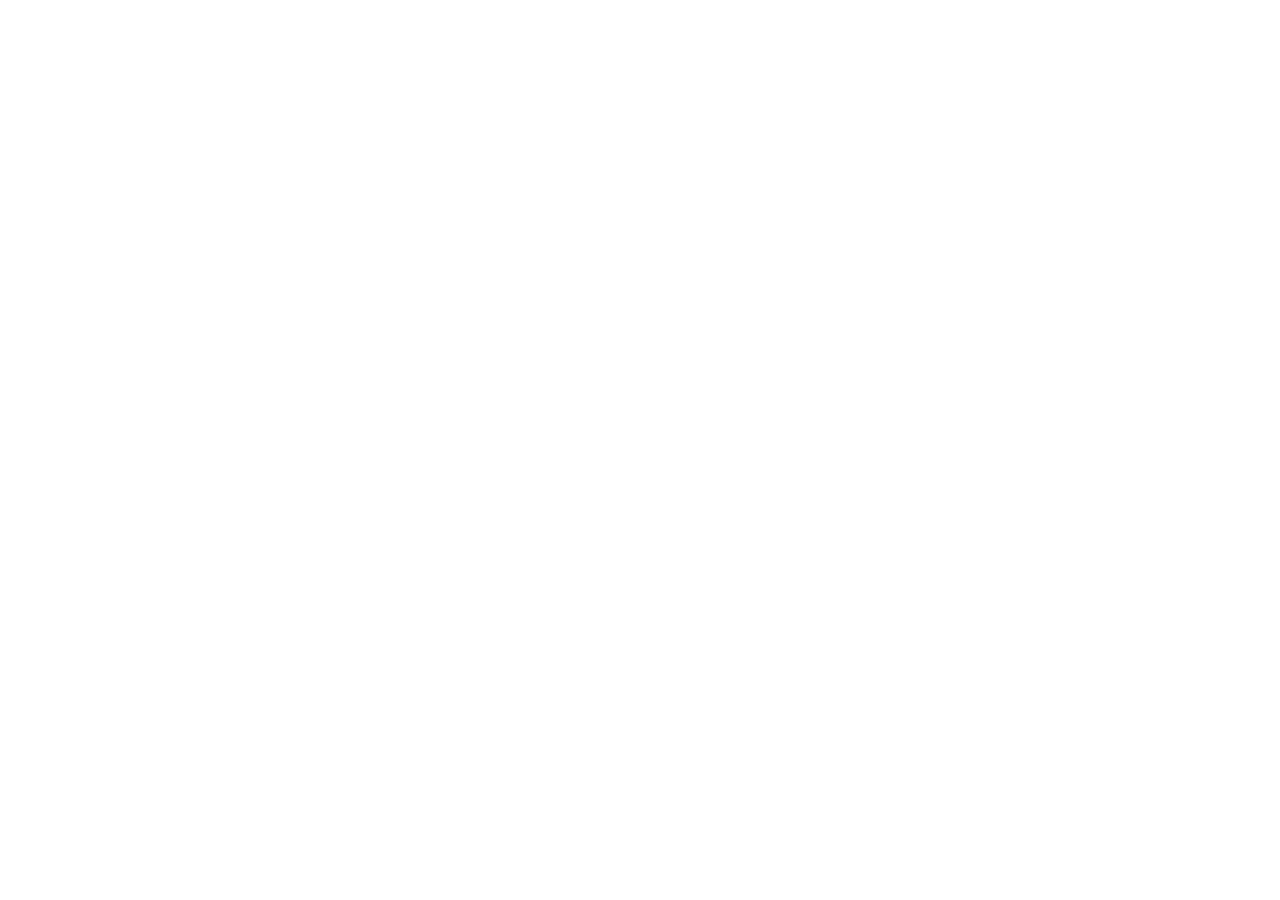
==== index.html @ aa4b80f5 "Init : creation du depot, arborescence des fichiers et structure HTML de base" ====
<!DOCTYPE html>
<html lang="en">
<head>
    <meta charset="UTF-8">
    <meta name="viewport" content="width=device-width, initial-scale=1.0">
    <title>AfriTalent _ Accueil</title>

    <!-- Bootstrap5 via CDN : feuill de style-->
    <link href="https://cdn.jsdelivr.net/npm/bootstrap@5.3/dist/css/bootstrap.min.css" rel="atylsheet">

    <!-- Votre feuille de style personnelle-->
    <link rel="stylsheet" href="css/style.css">
</head>
<body>

    <!-- Le contenue de la page sera ajoute ici-->

    <!-- Bootstrap 5 via CDN : script JavaScript-->
    <script src="https://cdn.jsdelivr.net/npm/bootstrap@5.3/dist/js/bootstrap.bundle.min.js"></script>
    
    <!--Votre script JavaScript-->
    <script src="js/main.js"></script>
</body>
</html>
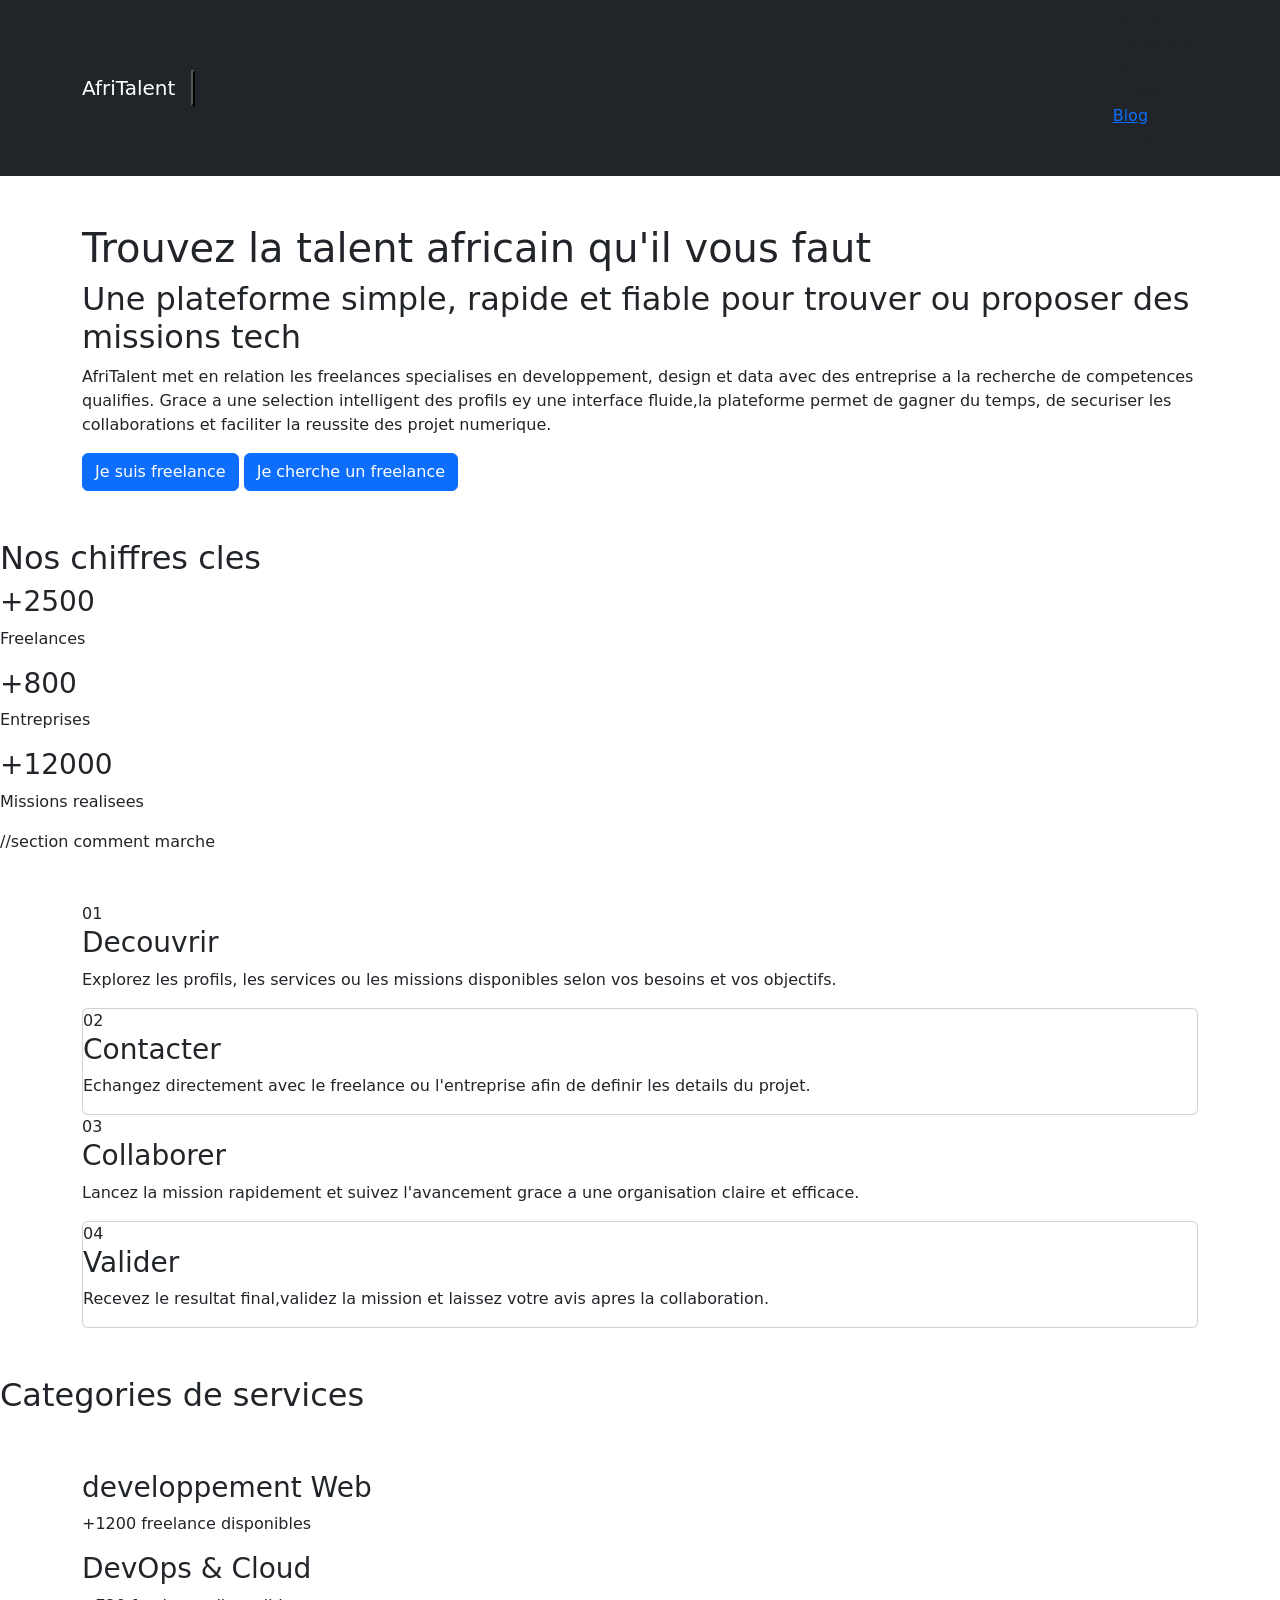
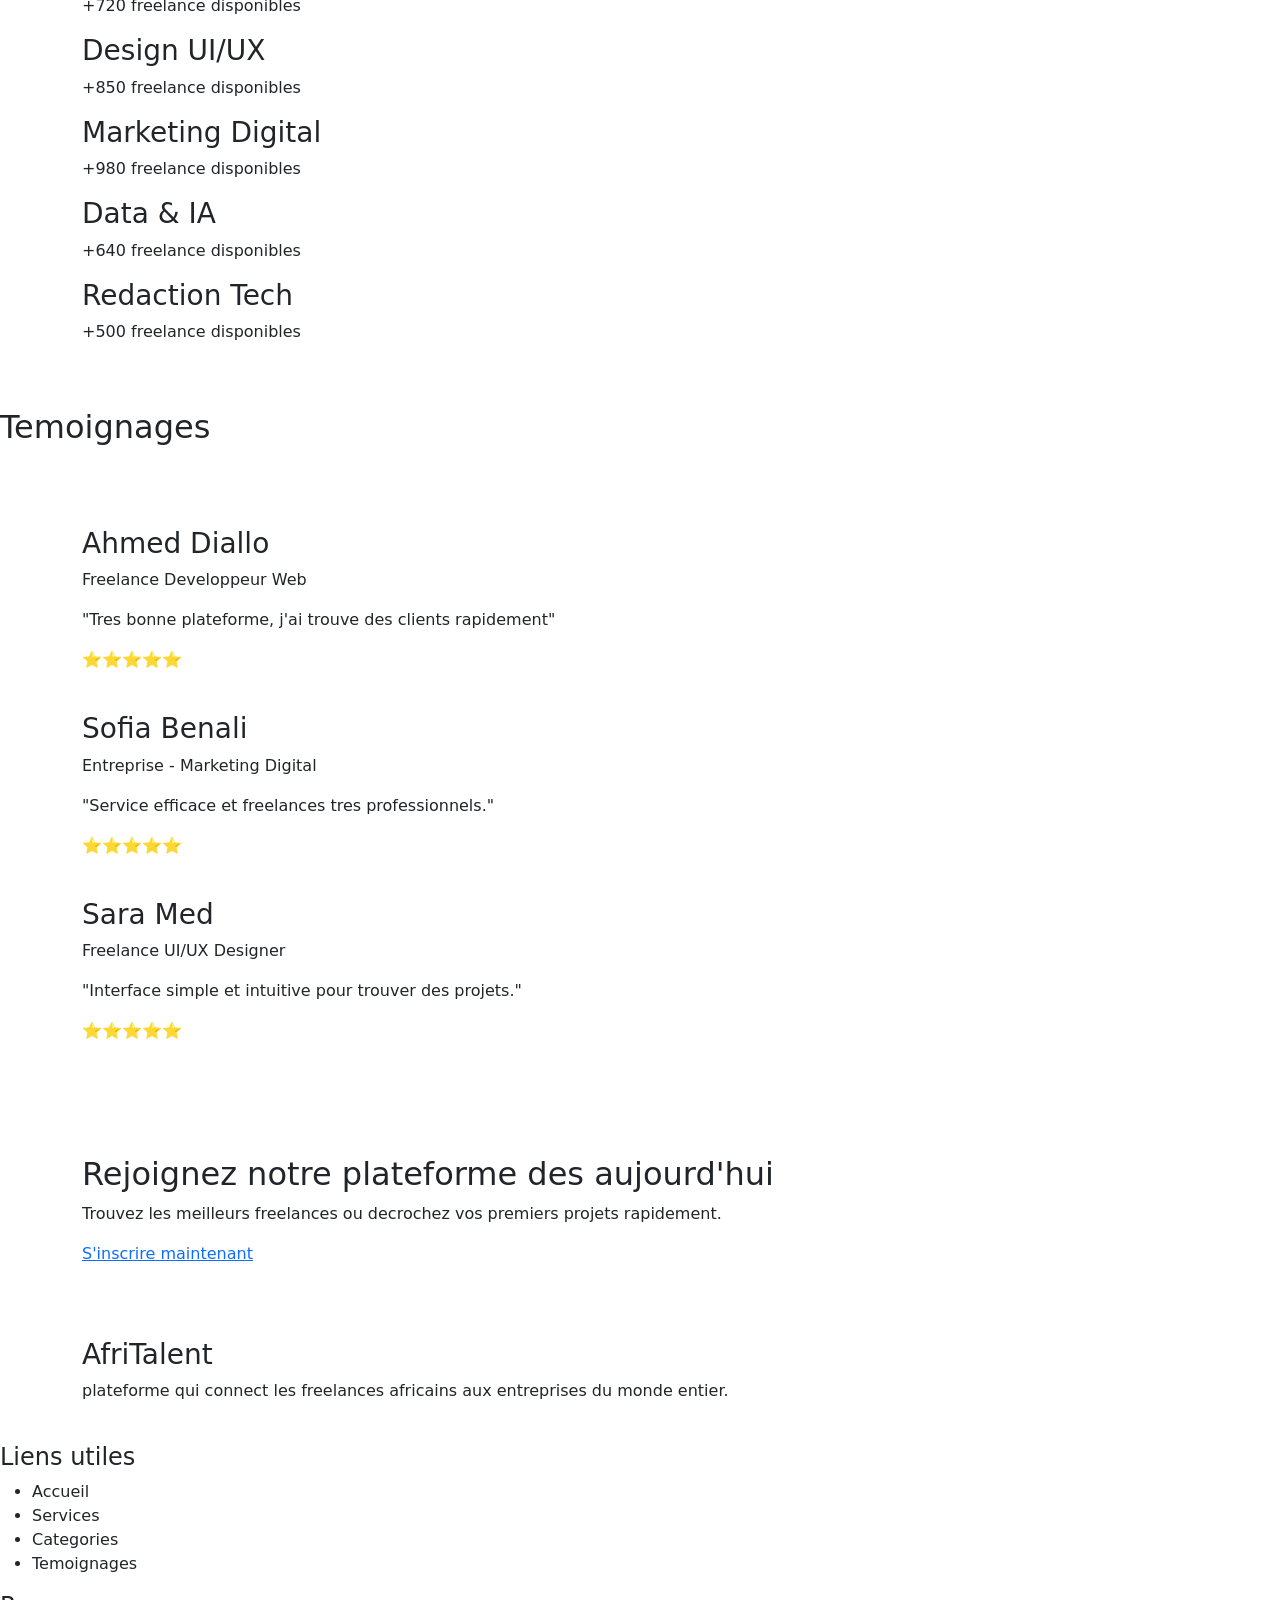
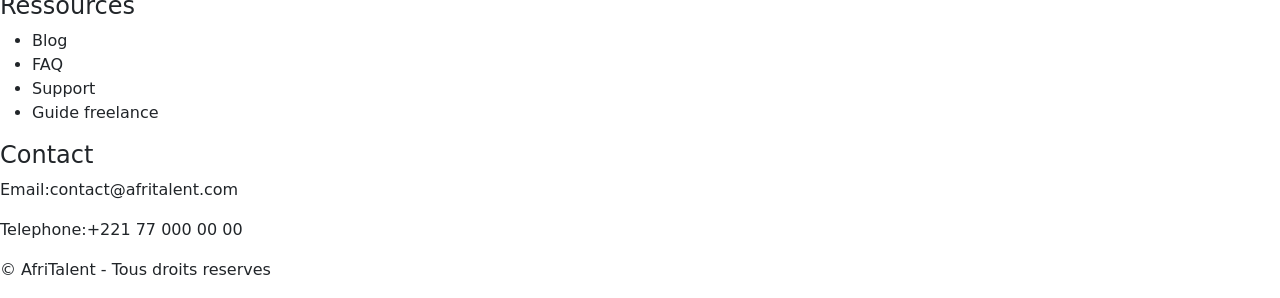
==== commit f4e5b7d4: "HTML : structure complete des 5 pages avec sections et contenu texte" ====
--- a/index.html
+++ b/index.html
@@ -6,19 +6,257 @@
     <title>AfriTalent _ Accueil</title>
 
     <!-- Bootstrap5 via CDN : feuill de style-->
-    <link href="https://cdn.jsdelivr.net/npm/bootstrap@5.3/dist/css/bootstrap.min.css" rel="atylsheet">
-
+    <link href="https://cdn.jsdelivr.net/npm/bootstrap@5.3.0/dist/css/bootstrap.min.css" rel="stylesheet">
+    <link rel="stylsheet" href="https://cdn.jsdelivr.net/npm/bootstrap_icons@1.11.3/font/bootstrap_icons.min.css">
     <!-- Votre feuille de style personnelle-->
-    <link rel="stylsheet" href="css/style.css">
+    <link rel="stylesheet" href="css/style.css">
 </head>
 <body>
 
     <!-- Le contenue de la page sera ajoute ici-->
+     <nav class="navbar navbar-expand-lg navbar-dark bg-dark">
+        <div class="container">
+            <a class="navbar-brand" href="index.html">AfriTalent</a>
+            <button class="navbar -toggler" type="button" 
+            data-bs-toggle="collapse" 
+            data-bs-target="#navbarNav" 
+            aria-controls="navMenu"
+            aria-expanded="false"
+            aria-label="toggle navigation">
+            <span class="navbar -toggler-icon"></span>
+            </button>
+            <div class="collapse navbar-collapse" id="navMenu">
+                <ul class="navbar_nav ms-auto">
+                    <li class="nav_items">
+                        <a class="nav-link active" href="index.html">Accueil</a>
+                    </li>
+                    <li class="nav-item">
+                        <a class="nav-link" href="freelances.html">Freelances</a>
+                    </li>
+                    <li class="nav-item">
+                        <a class="nav-link" href="tarifs.html">Tarifs</a>
+                    </li>
+                    <li class="nav-item">
+                        <a class="nav-link" href="about.html">A about</a>
+                    </li>
+                    <li class="nav-item">
+                        <a class="nav_link" href="blog.html">Blog</a>
+                    </li>
+                    <li class="nav-item">
+                        <a class="nav-link" href="contact.html">Contact</a>
+                    </li>
+
+                </ul>
+            </div>
+        </div>
+     </nav>
+     <!-- Section Hero-->
+     <section id="hero">
+        <div class="container py-5">
+            <h1>Trouvez la talent africain qu'il vous faut</h1>
+            <h2> Une plateforme simple, rapide et fiable pour trouver ou proposer des missions tech </h2>
+            <p>
+                AfriTalent met en relation les freelances specialises en developpement, design et data avec des entreprise a la recherche de competences qualifies. Grace a une selection intelligent des profils ey une interface fluide,la plateforme permet de gagner du temps, de securiser les collaborations et faciliter la reussite des projet numerique.
+            </p>
+            <div class="cta-b">
+                <a class="btn btn-primary" href="freelances.html">Je suis freelance</a>
+                <a  class="btn btn-primary" href="freelances.html">Je cherche un freelance</a>
+            </div>
+        </div>
+        <div>
+            <h2>Nos chiffres cles</h2>
+            <div>
+                <h3>+2500</h3>
+                <p>Freelances</p>
+            </div>
+            <div>
+                <h3>+800</h3>
+                <p>Entreprises</p>
+            </div>
+            <div>
+                <h3>+12000</h3>
+                <p>Missions realisees</p>
+            </div>
+        </div>
+     </section>
+     //section comment marche
+     <section id="ca">
+        <div class="container py-5">
+            <div class="large">
+                <div class="number">01</div>
+                <div class="icon">
+                    <i class="bi bi-search"></i>
+                </div>
+                <h3>Decouvrir</h3>
+                <p>
+                    Explorez les profils, les services ou les missions disponibles
+                    selon vos besoins et vos objectifs.
+                </p>
+            </div>
+       
+         <div class="card">
+                <div class="number">02</div>
+                <div class="icon">
+                    <i class="bi bi-chat-dots"></i>
+                </div>
+                <h3>Contacter</h3>
+                <p>
+                    Echangez directement avec le freelance ou l'entreprise afin 
+                    de definir les details du projet.
+                </p>
+            </div>
+            <div class="tall">
+                <div class="number">03</div>
+                <div class="icon">
+                    <i class="bi bi-briefcase"></i>
+                </div>
+                <h3>Collaborer</h3>
+                <p>
+                    Lancez la mission rapidement et suivez l'avancement grace 
+                    a une organisation claire et efficace.
+                </p>
+            </div>
+            <div class="card">
+                <div class="number">04</div>
+                <div class="icon">
+                    <i class="bi bi-check-circle"></i>
+                </div>
+                <h3>Valider</h3>
+                <p>
+                    Recevez le resultat final,validez la mission et laissez 
+                    votre avis apres la collaboration.
+                </p>
+            </div>
+        </div>
+     </section>
+     <section class="cat">
+        <h2>Categories de services</h2>
+        <div class="container py-5">
+
+            <div class="col-md-4">
+                <i class="bi bi_slash"></i>
+                <h3>developpement Web</h3>
+                <P>+1200 freelance disponibles</P>
+            </div>
+            <div class="col-md-4">
+                <i class="bi bi_cloud"></i>
+                <h3>DevOps & Cloud</h3>
+                <P>+720 freelance disponibles</P>
+            </div>
+            <div class="col-md-4">
+                <i class="bi bi_brush"></i>
+                <h3>Design UI/UX</h3>
+                <P>+850 freelance disponibles</P>
+            </div>
+            <div class="col-md-4">
+                <i class="bi bi_megaphone"></i>
+                <h3>Marketing Digital</h3>
+                <P>+980 freelance disponibles</P>
+            </div>
+            <div class="col-md-4">
+                <i class="bi bi_cpu"></i>
+                <h3>Data & IA</h3>
+                <P>+640 freelance disponibles</P>
+            </div>
+            <div class="col-md-4">
+                <i class="bi bi_pencil_square"></i>
+                <h3>Redaction Tech</h3>
+                <P>+500 freelance disponibles</P>
+            </div>
+        </div>
+     </section>
+     <section id="sec">
+        <h2>Temoignages</h2>
+        <div class="container py-5">
+            <div class="slide">
+                <img src="" alt="">
+                <h3>Ahmed Diallo</h3>
+                <p>Freelance Developpeur Web</p>
+                <p>
+                    "Tres bonne plateforme, j'ai trouve des clients rapidement"
+                </p>
+                <p>&#11088;&#11088;&#11088;&#11088;&#11088; </p>
+            </div>
+            <div class="slide">
+                <img src="" alt="">
+                <h3>Sofia Benali</h3>
+                <p>Entreprise - Marketing Digital</p>
+                <p>
+                    "Service efficace et freelances tres professionnels."
+                </p>
+                <p>&#11088;&#11088;&#11088;&#11088;&#11088; </p>
+            </div>
+            <div class="slide">
+                <img src="" alt="">
+                <h3>Sara Med</h3>
+                <p>Freelance UI/UX Designer</p>
+                <p>
+                    "Interface simple et intuitive pour trouver des projets."
+                </p>
+                <p>&#11088;&#11088;&#11088;&#11088;&#11088; </p>
+            </div>
+        </div>
+     </section>
+     <section class="bandeau" id="t">
+        <div class="container py-5">
+            <h2>Rejoignez notre plateforme des aujourd'hui</h2>
+            <p>
+                Trouvez les meilleurs freelances ou decrochez vos premiers projets rapidement.
+            </p>
+            <a href="#inscription" class="btn-ins">S'inscrire maintenant</a>
+        </div>
+     </section>
+     <footer>
+        <div class="conf">
+            <div class="container py-4">
+                <h3>AfriTalent</h3>
+                <p>
+                    plateforme qui connect les freelances africains aux entreprises du monde entier.
+                </p>
+            </div>
+            <div class="conf">
+                <h4>Liens utiles</h4>
+                <ul>
+                    <li>Accueil</li>
+                    <li>Services</li>
+                    <li>Categories</li>
+                    <li>Temoignages</li>
+                </ul>
+            </div>
+            <div class="conf">
+                <h4>Ressources</h4>
+                <ul>
+                    <li>Blog</li>
+                    <li>FAQ</li>
+                    <li>Support</li>
+                    <li>Guide freelance</li>
+                </ul>
+            </div>
+            <div class="conf">
+                <h4>Contact</h4>
+                <p>Email:contact@afritalent.com</p>
+                <p>Telephone:+221 77 000 00 00</p>
+                <p>
+                    <i class="bi bi-facebook"></i>
+                    <i class="bi bi-instagram"></i>
+                    <i class="bi bi-linkedin"></i>
+                    <i class="bi bi-twitter"></i>
+                </p>
+            </div>
+        </div>
+        <div class="copyright">
+            <p> &copy AfriTalent - Tous droits reserves</p>
+        </div>
+     </footer>
+
+     
+
 
     <!-- Bootstrap 5 via CDN : script JavaScript-->
-    <script src="https://cdn.jsdelivr.net/npm/bootstrap@5.3/dist/js/bootstrap.bundle.min.js"></script>
-    
+    <script src="https://cdn.jsdelivr.net/npm/bootstrap@5.3.0/dist/js/bootstrap.bundle.min.js"></script>
+
     <!--Votre script JavaScript-->
     <script src="js/main.js"></script>
+
 </body>
 </html>
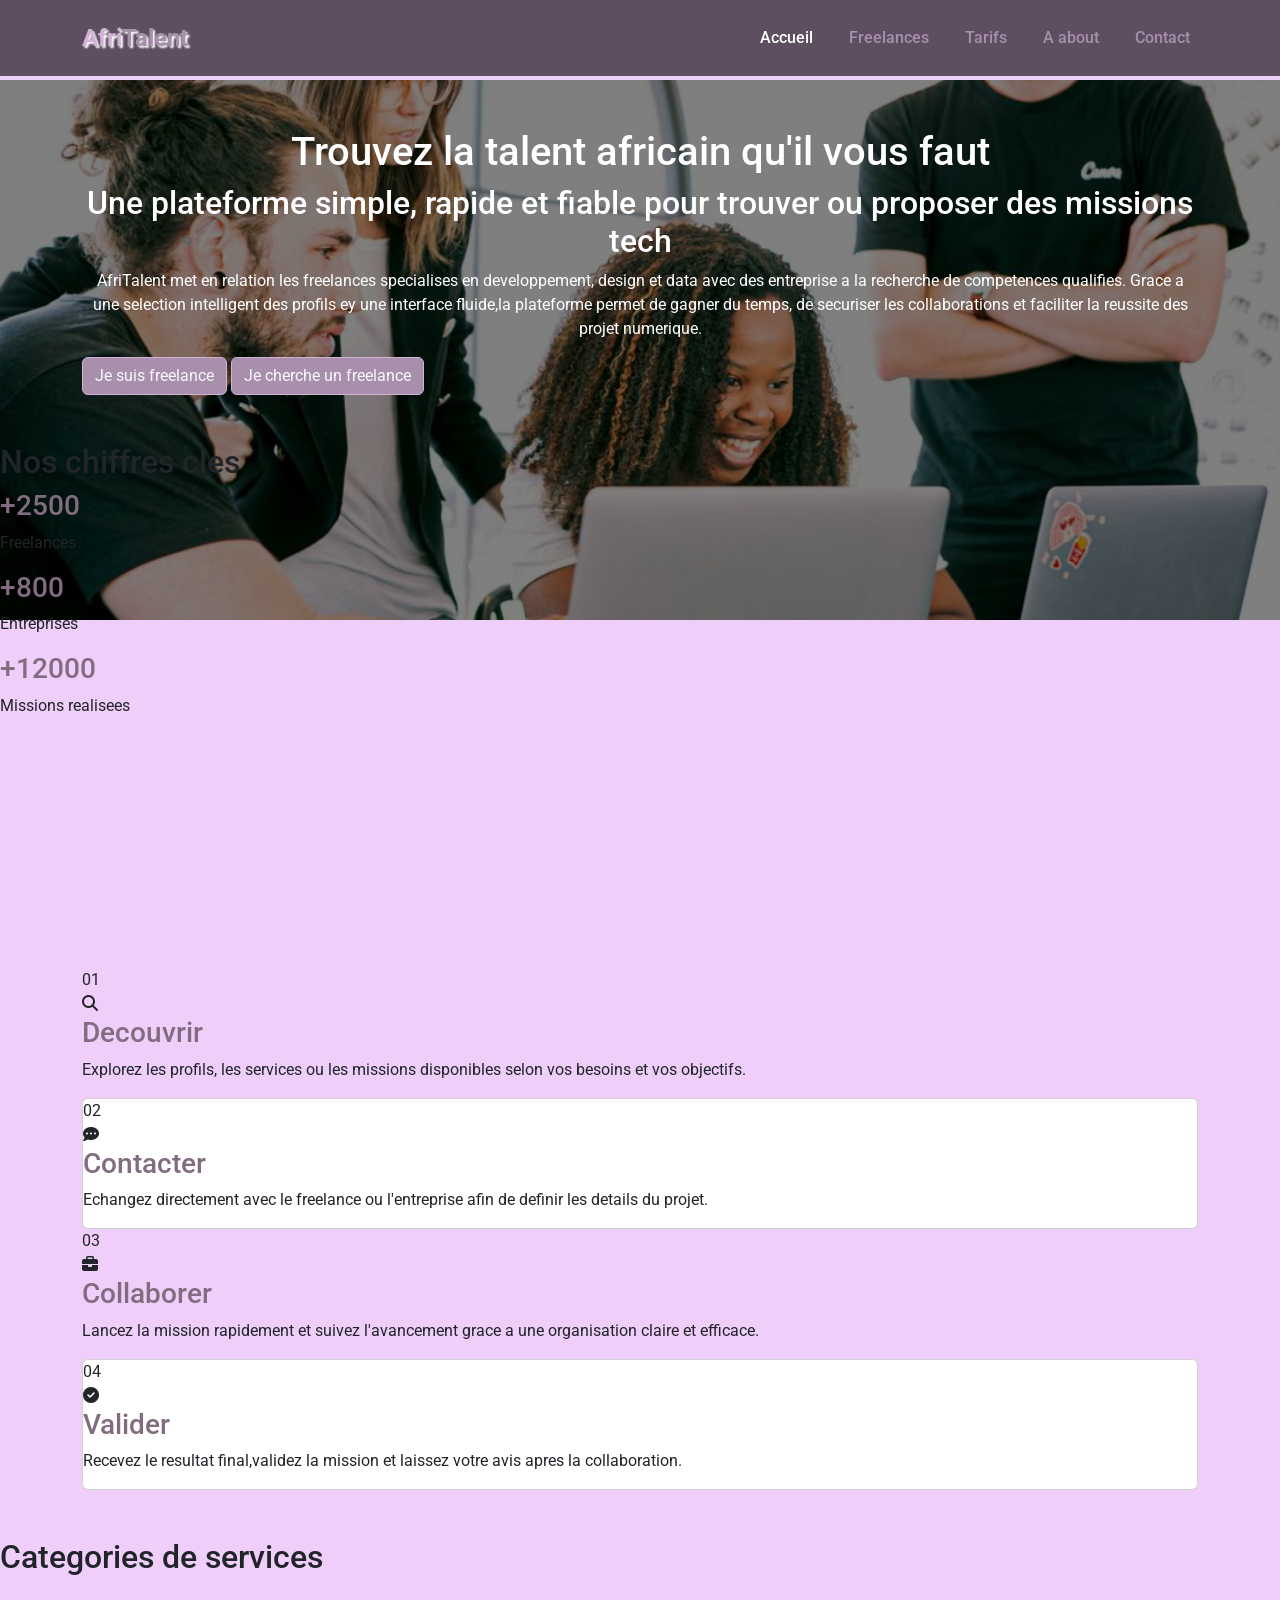
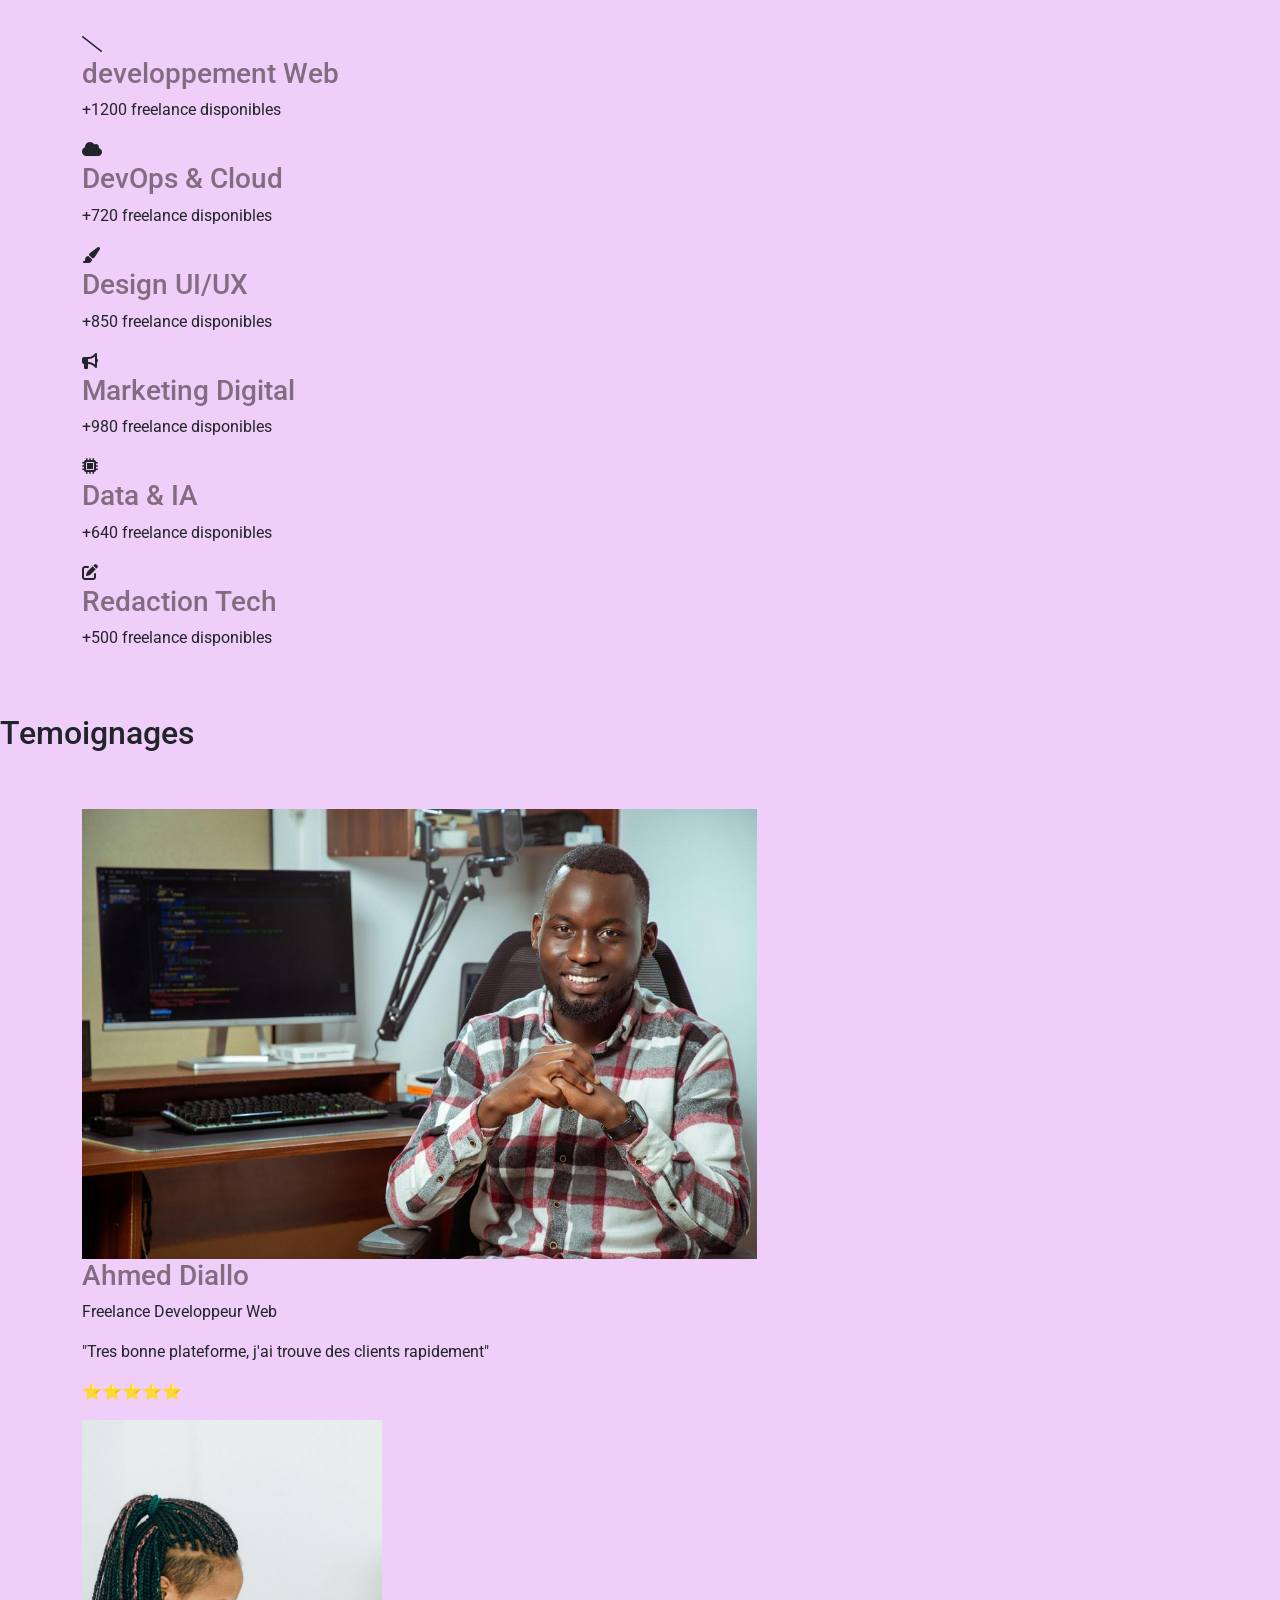
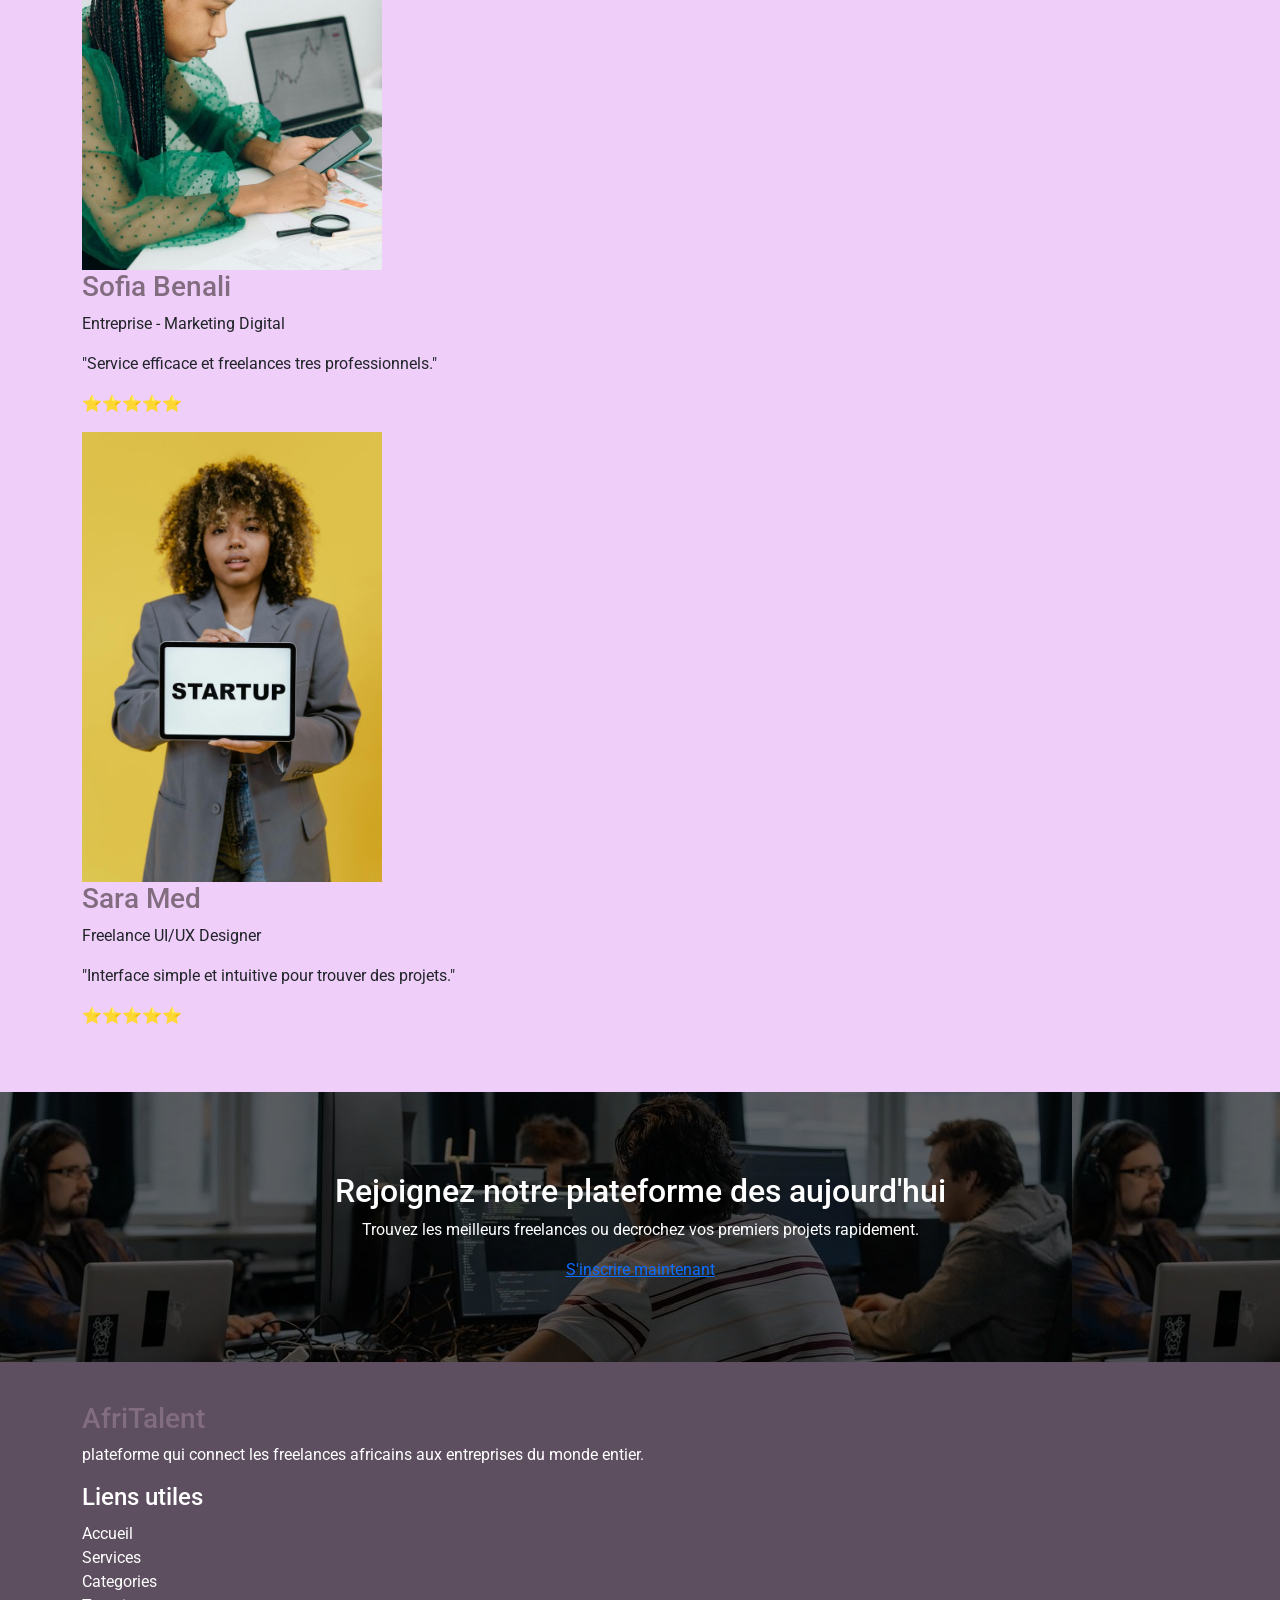
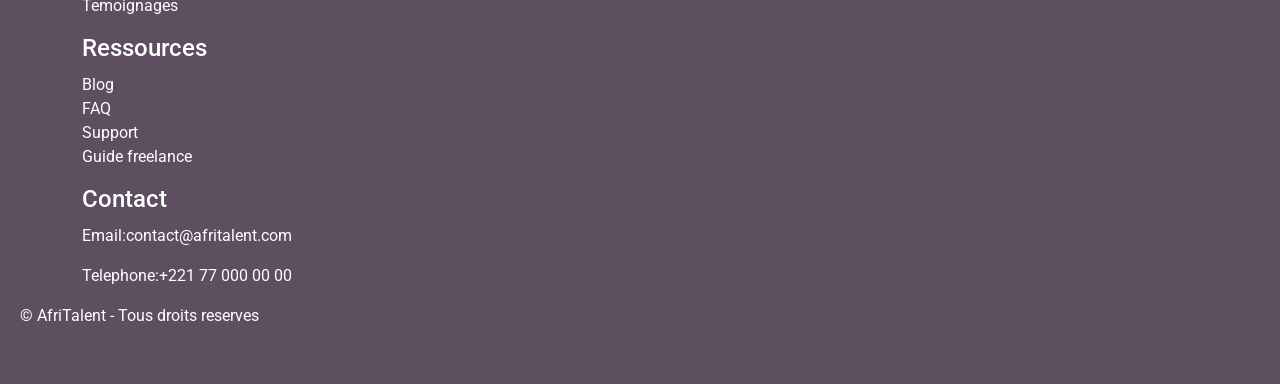
==== commit fb4665ee: "css : variables,typographie, layout general et styles de base" ====
--- a/index.html
+++ b/index.html
@@ -1,33 +1,35 @@
 <!DOCTYPE html>
-<html lang="en">
+<html lang="fr">
 <head>
     <meta charset="UTF-8">
     <meta name="viewport" content="width=device-width, initial-scale=1.0">
     <title>AfriTalent _ Accueil</title>
 
     <!-- Bootstrap5 via CDN : feuill de style-->
+    <link href="https://fonts.googleapis.com/css2?family=Poppins:wght@600&family=Roboto&display=swap" rel="stylesheet">
     <link href="https://cdn.jsdelivr.net/npm/bootstrap@5.3.0/dist/css/bootstrap.min.css" rel="stylesheet">
-    <link rel="stylsheet" href="https://cdn.jsdelivr.net/npm/bootstrap_icons@1.11.3/font/bootstrap_icons.min.css">
+    <link href="https://cdnjs.cloudflare.com/ajax/libs/font-awesome/6.5.0/css/all.min.css" rel="stylesheet">
     <!-- Votre feuille de style personnelle-->
     <link rel="stylesheet" href="css/style.css">
 </head>
 <body>
 
     <!-- Le contenue de la page sera ajoute ici-->
-     <nav class="navbar navbar-expand-lg navbar-dark bg-dark">
+    <header>
+     <nav class="navbar navbar-expand-lg ">
         <div class="container">
-            <a class="navbar-brand" href="index.html">AfriTalent</a>
-            <button class="navbar -toggler" type="button" 
+            <a class="navbar-brand logo" href="index.html"><span class="logo-afri">Afri</span><span class="logo-talent">Talent</span></a>
+            <button class="navbar-toggler" type="button" 
             data-bs-toggle="collapse" 
             data-bs-target="#navbarNav" 
             aria-controls="navMenu"
             aria-expanded="false"
             aria-label="toggle navigation">
-            <span class="navbar -toggler-icon"></span>
+            <span class="navbar-toggler-icon"></span>
             </button>
-            <div class="collapse navbar-collapse" id="navMenu">
-                <ul class="navbar_nav ms-auto">
-                    <li class="nav_items">
+            <div class="collapse navbar-collapse" id="navbarNav">
+                <ul class="navbar-nav ms-auto">
+                    <li class="nav-items">
                         <a class="nav-link active" href="index.html">Accueil</a>
                     </li>
                     <li class="nav-item">
@@ -40,9 +42,6 @@
                         <a class="nav-link" href="about.html">A about</a>
                     </li>
                     <li class="nav-item">
-                        <a class="nav_link" href="blog.html">Blog</a>
-                    </li>
-                    <li class="nav-item">
                         <a class="nav-link" href="contact.html">Contact</a>
                     </li>
 
@@ -50,20 +49,22 @@
             </div>
         </div>
      </nav>
+    </header>
+    <main>
      <!-- Section Hero-->
      <section id="hero">
         <div class="container py-5">
-            <h1>Trouvez la talent africain qu'il vous faut</h1>
-            <h2> Une plateforme simple, rapide et fiable pour trouver ou proposer des missions tech </h2>
-            <p>
+            <h1 id="hh">Trouvez la talent africain qu'il vous faut</h1>
+            <h2 id="hh"> Une plateforme simple, rapide et fiable pour trouver ou proposer des missions tech </h2>
+            <p id="hh">
                 AfriTalent met en relation les freelances specialises en developpement, design et data avec des entreprise a la recherche de competences qualifies. Grace a une selection intelligent des profils ey une interface fluide,la plateforme permet de gagner du temps, de securiser les collaborations et faciliter la reussite des projet numerique.
             </p>
             <div class="cta-b">
-                <a class="btn btn-primary" href="freelances.html">Je suis freelance</a>
-                <a  class="btn btn-primary" href="freelances.html">Je cherche un freelance</a>
-            </div>
-        </div>
-        <div>
+                <a class="btn btn-outline-light" href="freelances.html">Je suis freelance</a>
+                <a  class="btn btn-outline-light" href="freelances.html">Je cherche un freelance</a>
+            </div>
+        </div>
+        <div class="chif">
             <h2>Nos chiffres cles</h2>
             <div>
                 <h3>+2500</h3>
@@ -79,13 +80,13 @@
             </div>
         </div>
      </section>
-     //section comment marche
+     <!--section comment marche-->
      <section id="ca">
         <div class="container py-5">
             <div class="large">
                 <div class="number">01</div>
                 <div class="icon">
-                    <i class="bi bi-search"></i>
+                    <i class="fa-solid fa-magnifying-glass"></i>
                 </div>
                 <h3>Decouvrir</h3>
                 <p>
@@ -94,10 +95,10 @@
                 </p>
             </div>
        
-         <div class="card">
+           <div class="card">
                 <div class="number">02</div>
                 <div class="icon">
-                    <i class="bi bi-chat-dots"></i>
+                    <i class="fa -solid fa-comment-dots"></i>
                 </div>
                 <h3>Contacter</h3>
                 <p>
@@ -108,7 +109,7 @@
             <div class="tall">
                 <div class="number">03</div>
                 <div class="icon">
-                    <i class="bi bi-briefcase"></i>
+                    <i class="fa-solid fa-briefcase"></i>
                 </div>
                 <h3>Collaborer</h3>
                 <p>
@@ -119,7 +120,7 @@
             <div class="card">
                 <div class="number">04</div>
                 <div class="icon">
-                    <i class="bi bi-check-circle"></i>
+                    <i class="fa-solid fa-circle-check"></i>
                 </div>
                 <h3>Valider</h3>
                 <p>
@@ -134,32 +135,32 @@
         <div class="container py-5">
 
             <div class="col-md-4">
-                <i class="bi bi_slash"></i>
+                <i class="fa-solid fa-slash"></i>
                 <h3>developpement Web</h3>
                 <P>+1200 freelance disponibles</P>
             </div>
             <div class="col-md-4">
-                <i class="bi bi_cloud"></i>
+                <i class="fa-solid fa-cloud"></i>
                 <h3>DevOps & Cloud</h3>
                 <P>+720 freelance disponibles</P>
             </div>
             <div class="col-md-4">
-                <i class="bi bi_brush"></i>
+                <i class="fa-solid fa-paintbrush"></i>
                 <h3>Design UI/UX</h3>
                 <P>+850 freelance disponibles</P>
             </div>
             <div class="col-md-4">
-                <i class="bi bi_megaphone"></i>
+                <i class="fa-solid fa-bullhorn"></i>
                 <h3>Marketing Digital</h3>
                 <P>+980 freelance disponibles</P>
             </div>
             <div class="col-md-4">
-                <i class="bi bi_cpu"></i>
+                <i class="fa-solid fa-microchip"></i>
                 <h3>Data & IA</h3>
                 <P>+640 freelance disponibles</P>
             </div>
             <div class="col-md-4">
-                <i class="bi bi_pencil_square"></i>
+                <i class="fa-solid fa-pen-to-square"></i>
                 <h3>Redaction Tech</h3>
                 <P>+500 freelance disponibles</P>
             </div>
@@ -169,7 +170,7 @@
         <h2>Temoignages</h2>
         <div class="container py-5">
             <div class="slide">
-                <img src="" alt="">
+                <img src="images/developer.jpeg" alt="developer">
                 <h3>Ahmed Diallo</h3>
                 <p>Freelance Developpeur Web</p>
                 <p>
@@ -178,7 +179,7 @@
                 <p>&#11088;&#11088;&#11088;&#11088;&#11088; </p>
             </div>
             <div class="slide">
-                <img src="" alt="">
+                <img src="images/marketer1.jpeg" alt="marketer">
                 <h3>Sofia Benali</h3>
                 <p>Entreprise - Marketing Digital</p>
                 <p>
@@ -187,7 +188,7 @@
                 <p>&#11088;&#11088;&#11088;&#11088;&#11088; </p>
             </div>
             <div class="slide">
-                <img src="" alt="">
+                <img src="images/design.jpeg" alt="UI/UX">
                 <h3>Sara Med</h3>
                 <p>Freelance UI/UX Designer</p>
                 <p>
@@ -197,18 +198,19 @@
             </div>
         </div>
      </section>
-     <section class="bandeau" id="t">
-        <div class="container py-5">
+     <section class="cta text-center text-white">
+        <div class="container">
             <h2>Rejoignez notre plateforme des aujourd'hui</h2>
             <p>
                 Trouvez les meilleurs freelances ou decrochez vos premiers projets rapidement.
             </p>
-            <a href="#inscription" class="btn-ins">S'inscrire maintenant</a>
-        </div>
-     </section>
-     <footer>
-        <div class="conf">
-            <div class="container py-4">
+            <a href="contact.html" class="btn-ins">S'inscrire maintenant</a>
+        </div>
+     </section>
+    </main>
+    <footer class="footer">
+        <div class="container footer-grid">
+            <div class="conf">
                 <h3>AfriTalent</h3>
                 <p>
                     plateforme qui connect les freelances africains aux entreprises du monde entier.
@@ -245,9 +247,9 @@
             </div>
         </div>
         <div class="copyright">
-            <p> &copy AfriTalent - Tous droits reserves</p>
-        </div>
-     </footer>
+            <p> &copy; AfriTalent - Tous droits reserves</p>
+        </div>
+    </footer>
 
      
 
--- a/css/style.css
+++ b/css/style.css
@@ -0,0 +1,130 @@
+:root{
+    --primary-color:#5D4E60;
+    --secondary-color: #826C7F;
+    --background-color: #EFCEFA;
+    --accent-color:#A88FAC;
+    --light-color:#D4B2D8;
+
+    --title-font:'Poppins',sans-serif;
+    --body-font:'Roboto', sans-serif;
+}
+body{
+    background-color: var(--background-color);
+    padding-top: 80px;
+    font-family: var(--body-font);
+}
+header{
+    background-color: var(--primary-color);
+    justify-content: space-between;
+    position: fixed;
+    top: 0;
+    width: 100%;
+    height: 70px;
+
+}
+.logo{
+    font-size: 1.5em;
+    font-weight: bold;
+    text-decoration: none;
+    text-shadow: 2px 2px 2px white;
+}
+.logo-afri{
+    color: var(--light-color);
+}
+.logo-talent{
+    color: var(--accent-color);
+}
+.logo:hover{
+    letter-spacing: 1px;
+}
+.navbar{
+    padding: 15px 30px;
+    background-color: var(--primary-color);
+}
+.navbar-nav{
+    gap: 20px;
+}
+.navbar-nav .nav-link{
+    color: var(--accent-color);
+    font-weight: 500;
+}
+.navbar-nav .nav-link.active{
+    color: white;
+}
+#hero{
+    height: 60vh;
+    background-image: linear-gradient(rgba(0,0,0,0.5), rgba(0,0,0,0.5)), url(..//images/team.jpeg);
+    background-position: center;
+    background-size: cover;
+    position: relative;
+    margin-bottom: 300px;
+}
+
+#hh{
+    color: white;
+    text-align: center;
+}
+.cta-b{
+    align-items: center;
+}
+h1 h2{
+    color: var(--light-color);
+}
+h1 h2 h3 h4{
+    font-family: var(--title-font);
+}
+p{
+    font-family: var(--body-font);
+}
+#ca{
+    margin-top: 60px;
+}
+img{
+    height: 50vh;
+}
+.btn-outline-light{
+    background-color: var(--accent-color);
+    border-color: var(--light-color);
+}
+.btn-primary:hover{
+    background-color: var(--accent-color);
+    border-color: var(--light-color);
+}
+.btn-primary:active,.btn-primary:focus{
+    background-color: var(--accent-color);
+    border-color: var(--light-color);
+}
+h3{
+    color: var(--secondary-color);
+}
+.cta{
+    background-image: linear-gradient(rgba(0,0,0,0.6), rgba(0,0,0,0.6)),url(..//images/team21.jpeg);
+    padding: 80px 0;
+}
+.footer{
+    background: var(--primary-color);
+    color: white;
+    padding: 40px 20px;
+}
+.footer a{
+    color: var(--light-color);
+    text-decoration: none;
+}
+.footer a:hover{
+    color: var(--secondary-color);
+}
+.footer ul{
+    list-style: none;
+    padding: 0;
+}
+.footer h4{
+    margin-bottom: 10px;
+}
+tarif
+.badge{
+    background-color: var(--primary-color);
+    color: white;
+    font-size: 0.9rem;
+    padding: 5px 10px;
+    border-radius: 12px;
+}
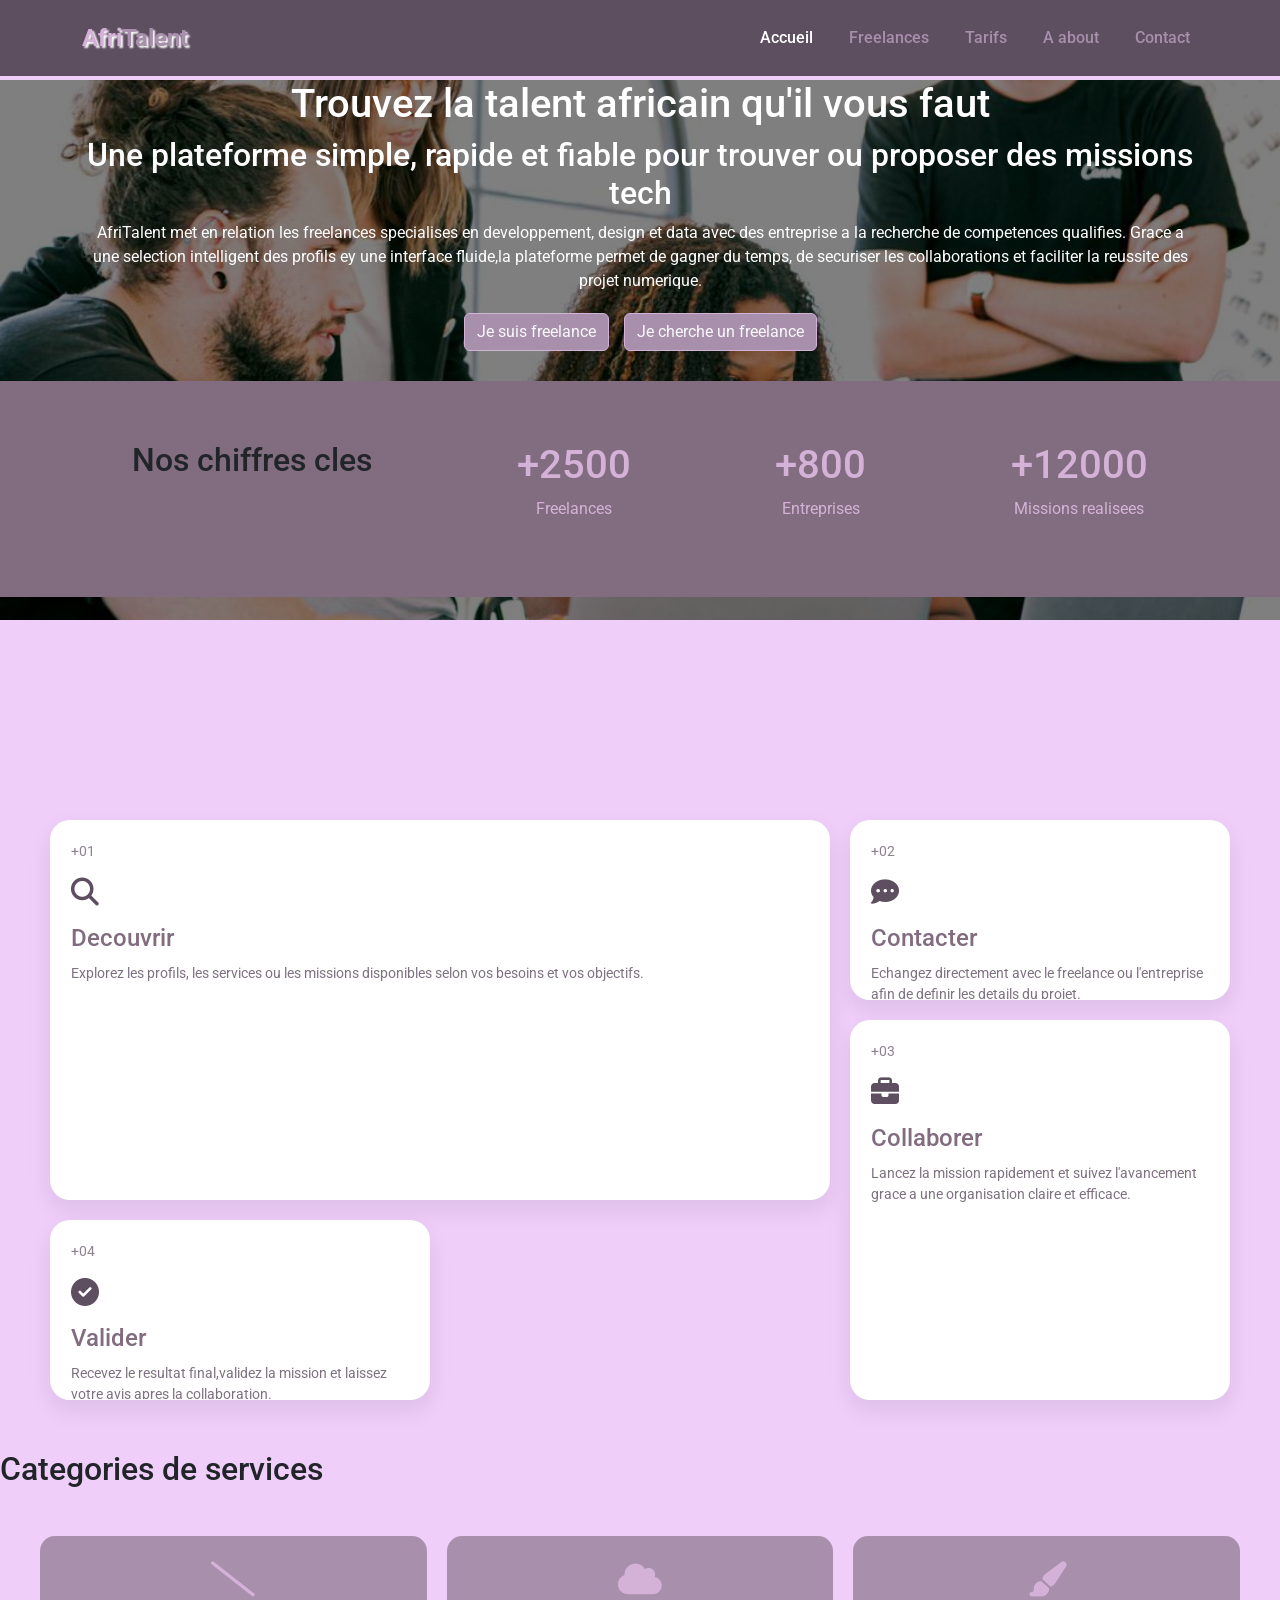
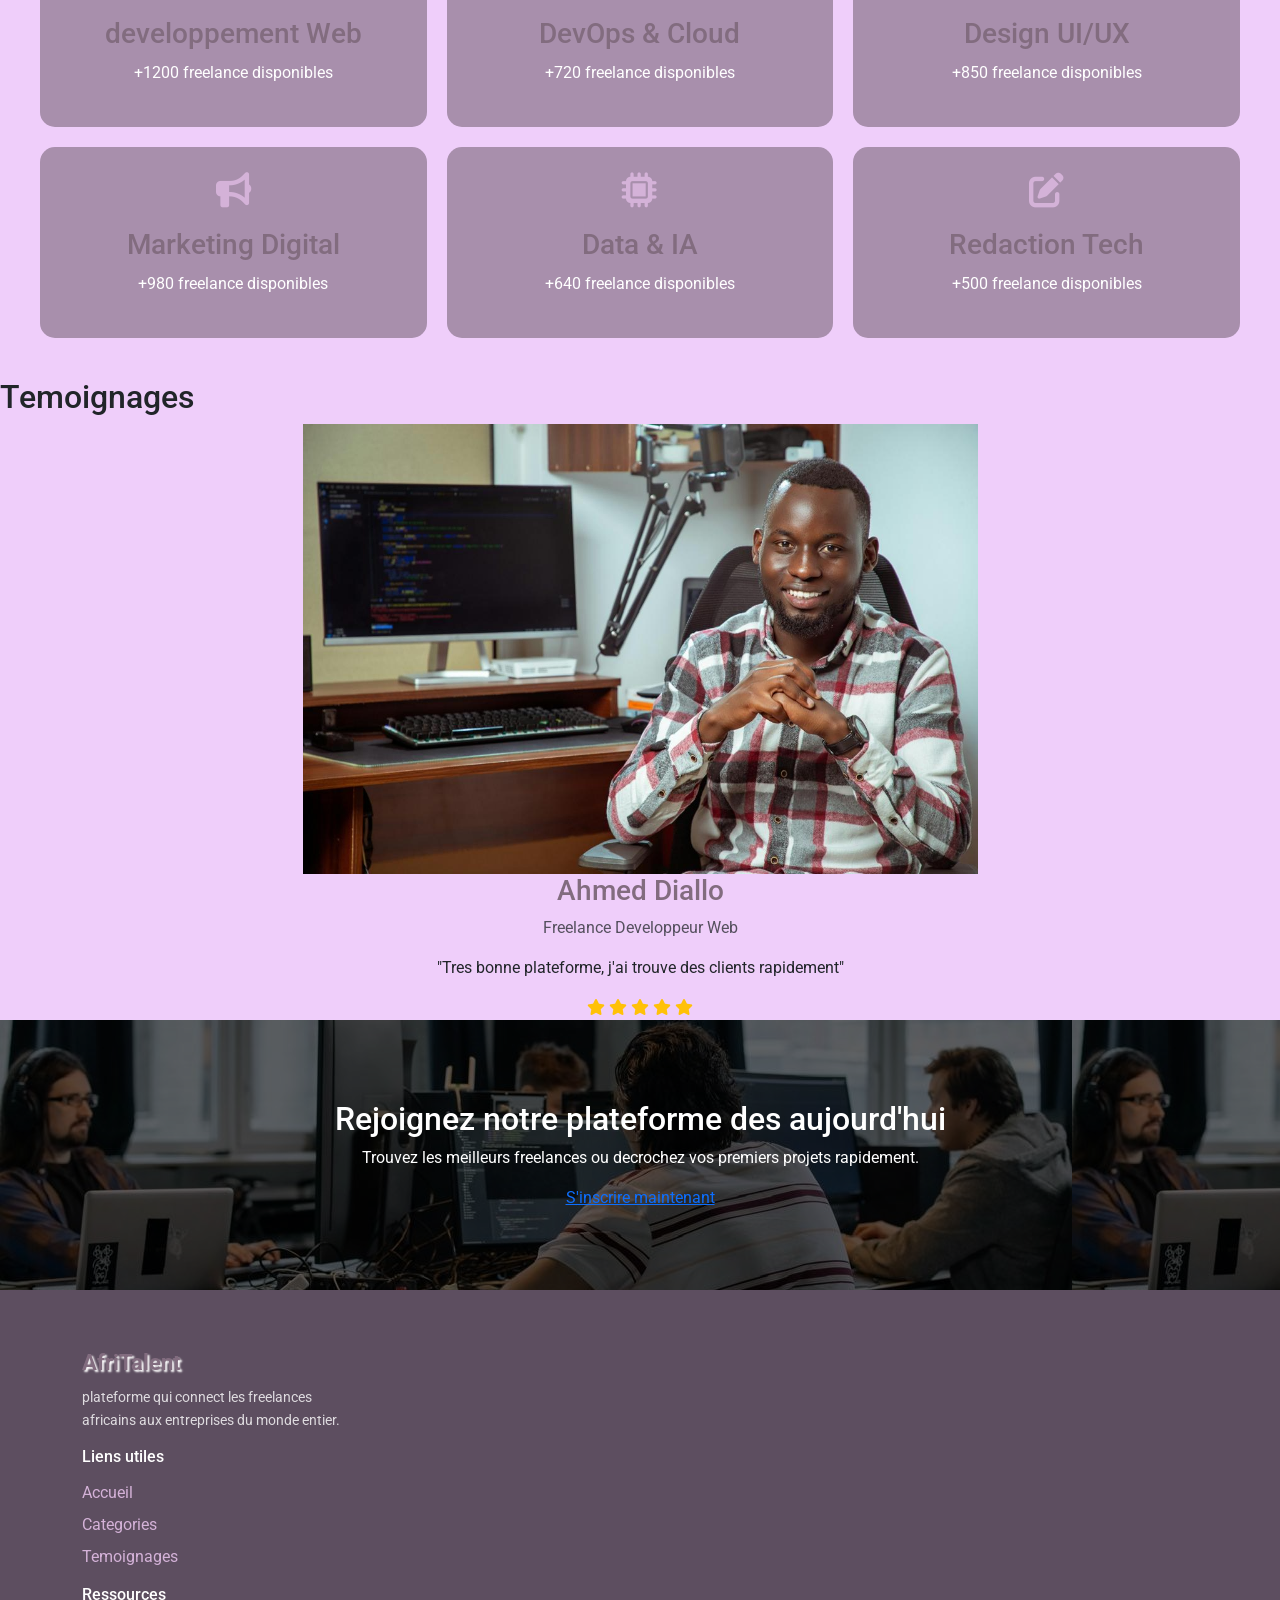
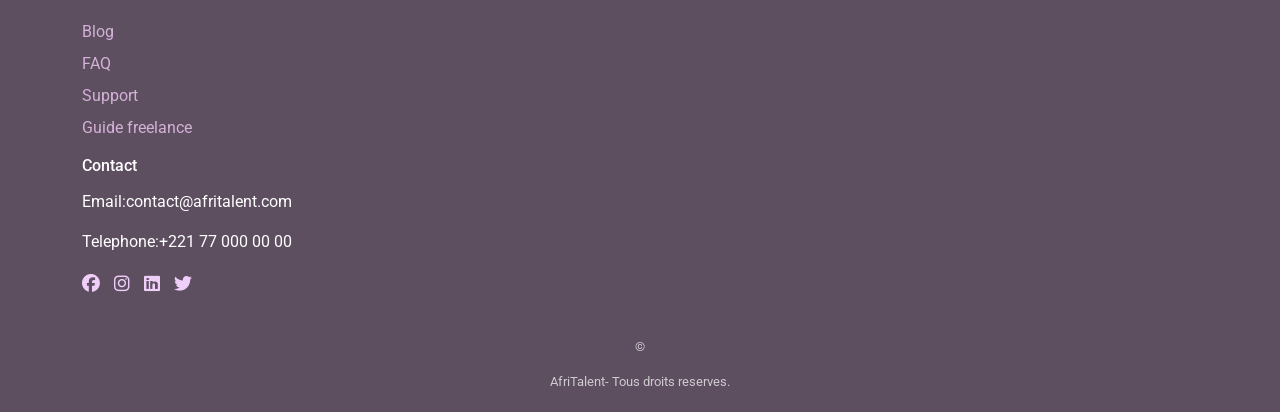
==== commit 726ee6cc: "css: Bento Grid, section hero et categories, effets hover" ====
--- a/index.html
+++ b/index.html
@@ -53,7 +53,7 @@
     <main>
      <!-- Section Hero-->
      <section id="hero">
-        <div class="container py-5">
+        <div class="container">
             <h1 id="hh">Trouvez la talent africain qu'il vous faut</h1>
             <h2 id="hh"> Une plateforme simple, rapide et fiable pour trouver ou proposer des missions tech </h2>
             <p id="hh">
@@ -66,23 +66,23 @@
         </div>
         <div class="chif">
             <h2>Nos chiffres cles</h2>
-            <div>
-                <h3>+2500</h3>
+            <div class="box">
+                <h3 class="counter" data-target>+2500</h3>
                 <p>Freelances</p>
             </div>
-            <div>
-                <h3>+800</h3>
+            <div class="box">
+                <h3 class="counter" data-target>+800</h3>
                 <p>Entreprises</p>
             </div>
-            <div>
-                <h3>+12000</h3>
+            <div class="box">
+                <h3 class="counter" data-target>+12000</h3>
                 <p>Missions realisees</p>
             </div>
         </div>
      </section>
      <!--section comment marche-->
-     <section id="ca">
-        <div class="container py-5">
+    <section class="ca" id="Accueil">
+        <div class="container1 ">
             <div class="large">
                 <div class="number">01</div>
                 <div class="icon">
@@ -129,75 +129,104 @@
                 </p>
             </div>
         </div>
-     </section>
-     <section class="cat">
+    </section>
+     <section class="cat" id="Categories">
         <h2>Categories de services</h2>
-        <div class="container py-5">
-
-            <div class="col-md-4">
+        <div class="container2">
+
+            <div class="card2">
                 <i class="fa-solid fa-slash"></i>
                 <h3>developpement Web</h3>
                 <P>+1200 freelance disponibles</P>
             </div>
-            <div class="col-md-4">
+            <div class="card2">
                 <i class="fa-solid fa-cloud"></i>
                 <h3>DevOps & Cloud</h3>
                 <P>+720 freelance disponibles</P>
             </div>
-            <div class="col-md-4">
+            <div class="card2">
                 <i class="fa-solid fa-paintbrush"></i>
                 <h3>Design UI/UX</h3>
                 <P>+850 freelance disponibles</P>
             </div>
-            <div class="col-md-4">
+            <div class="card2">
                 <i class="fa-solid fa-bullhorn"></i>
                 <h3>Marketing Digital</h3>
                 <P>+980 freelance disponibles</P>
             </div>
-            <div class="col-md-4">
+            <div class="card2">
                 <i class="fa-solid fa-microchip"></i>
                 <h3>Data & IA</h3>
                 <P>+640 freelance disponibles</P>
             </div>
-            <div class="col-md-4">
+            <div class="card2">
                 <i class="fa-solid fa-pen-to-square"></i>
                 <h3>Redaction Tech</h3>
                 <P>+500 freelance disponibles</P>
             </div>
         </div>
-     </section>
-     <section id="sec">
-        <h2>Temoignages</h2>
-        <div class="container py-5">
-            <div class="slide">
+    </section>
+    <section id="Temoignages">
+       <div id="testimonialCarousel" class="carousel slide" data-bs-ride="carousel">
+         <h2>Temoignages</h2>
+            <div class="carousel-inner text-center">
+             <div class="carousel-item active">
                 <img src="images/developer.jpeg" alt="developer">
                 <h3>Ahmed Diallo</h3>
-                <p>Freelance Developpeur Web</p>
+                <p class="text-muted">Freelance Developpeur Web</p>
                 <p>
                     "Tres bonne plateforme, j'ai trouve des clients rapidement"
                 </p>
-                <p>&#11088;&#11088;&#11088;&#11088;&#11088; </p>
-            </div>
-            <div class="slide">
+                <div class="text-warning">
+                    <i class="fa-solid fa-star"></i>
+                    <i class="fa-solid fa-star"></i>
+                    <i class="fa-solid fa-star"></i>
+                    <i class="fa-solid fa-star"></i>
+                    <i class="fa-solid fa-star"></i>
+
+                </div>
+              </div>
+             <div class="carousel-item">
                 <img src="images/marketer1.jpeg" alt="marketer">
                 <h3>Sofia Benali</h3>
-                <p>Entreprise - Marketing Digital</p>
+                <p class="text-muted">Entreprise - Marketing Digital</p>
                 <p>
                     "Service efficace et freelances tres professionnels."
                 </p>
-                <p>&#11088;&#11088;&#11088;&#11088;&#11088; </p>
-            </div>
-            <div class="slide">
+                <div class="text-warning">
+                    <i class="fa-solid fa-star"></i>
+                    <i class="fa-solid fa-star"></i>
+                    <i class="fa-solid fa-star"></i>
+                    <i class="fa-solid fa-star"></i>
+                    <i class="fa-solid fa-star"></i>
+
+                </div>
+             </div>
+             <div  class="carousel-item">
                 <img src="images/design.jpeg" alt="UI/UX">
                 <h3>Sara Med</h3>
-                <p>Freelance UI/UX Designer</p>
+                <p  class="text-muted">Freelance UI/UX Designer</p>
                 <p>
                     "Interface simple et intuitive pour trouver des projets."
                 </p>
-                <p>&#11088;&#11088;&#11088;&#11088;&#11088; </p>
-            </div>
-        </div>
-     </section>
+                <div class="text-warning">
+                    <i class="fa-solid fa-star"></i>
+                    <i class="fa-solid fa-star"></i>
+                    <i class="fa-solid fa-star"></i>
+                    <i class="fa-solid fa-star"></i>
+                    <i class="fa-solid fa-star"></i>
+
+                </div>
+            </div>
+        </div>
+         <button class="carousel-control-prev" type="button" data-bs-target="#testimonialCarousel" dta-bs-slid="prev">
+            <span class="caousel-control-prev-icon"></span>
+         </button>
+         <button class="carousel-control-next" type="button" data-bs-target="#testimonialCarousel" dta-bs-slid="next">
+            <span class="caousel-control-next-icon"></span>
+         </button>
+       </div>
+    </section>
      <section class="cta text-center text-white">
         <div class="container">
             <h2>Rejoignez notre plateforme des aujourd'hui</h2>
@@ -209,45 +238,48 @@
      </section>
     </main>
     <footer class="footer">
-        <div class="container footer-grid">
-            <div class="conf">
-                <h3>AfriTalent</h3>
-                <p>
+        <div class="container">
+            <div class="row"></div>
+             <div class="col-md-3">
+                <h3 class="logo">AfriTalent</h3>
+                <p class="des">
                     plateforme qui connect les freelances africains aux entreprises du monde entier.
                 </p>
-            </div>
-            <div class="conf">
+             </div>
+             <div class="col-md-3">
                 <h4>Liens utiles</h4>
                 <ul>
-                    <li>Accueil</li>
-                    <li>Services</li>
-                    <li>Categories</li>
-                    <li>Temoignages</li>
+                    <li><a href="#Accueil">Accueil</a></li>
+                    <li><a href="#Categories">Categories</a></li>
+                    <li><a href="#Temoignages">Temoignages</a></li>
                 </ul>
-            </div>
-            <div class="conf">
+             </div>
+             <div class="col-md-3">
                 <h4>Ressources</h4>
                 <ul>
-                    <li>Blog</li>
-                    <li>FAQ</li>
-                    <li>Support</li>
-                    <li>Guide freelance</li>
+                    <li><a href="Blog"> Blog</a></li>
+                    <li><a href="FAQ">FAQ</a></li>
+                    <li><a href="Support">Support</a></li>
+                    <li><a href="Guide freelance">Guide freelance</a></li>
                 </ul>
-            </div>
-            <div class="conf">
-                <h4>Contact</h4>
+             </div>
+             <div class="col-md-3">
+                <h4><a href="contact.html" id="c">Contact</a></h4>
                 <p>Email:contact@afritalent.com</p>
                 <p>Telephone:+221 77 000 00 00</p>
-                <p>
-                    <i class="bi bi-facebook"></i>
-                    <i class="bi bi-instagram"></i>
-                    <i class="bi bi-linkedin"></i>
-                    <i class="bi bi-twitter"></i>
-                </p>
-            </div>
-        </div>
-        <div class="copyright">
-            <p> &copy; AfriTalent - Tous droits reserves</p>
+                <div class="social">
+                    <a href="facebook"><i class="fa-brands fa-facebook"></i></a>
+                    <a href="instagram"><i class="fa-brands fa-instagram"></i></a>
+                    <a href="linkedin"><i class="fa-brands fa-linkedin"></i></a>
+                    <a href="twitter"><i class="fa-brands fa-twitter"></i></a>
+                </div>
+              </div>
+            </div>
+        
+         <div class="copyright">
+            <p> &copy;</p> <span id="year"></span> AfriTalent- Tous droits reserves.
+         </div>
+    
         </div>
     </footer>
 
--- a/css/style.css
+++ b/css/style.css
@@ -57,9 +57,11 @@
     background-position: center;
     background-size: cover;
     position: relative;
-    margin-bottom: 300px;
-}
-
+    margin-bottom: 150px;
+}
+.chif{
+    margin-top: 30px;
+}
 #hh{
     color: white;
     text-align: center;
@@ -81,6 +83,13 @@
 }
 img{
     height: 50vh;
+}
+.cta-b{
+    display: flex;
+    justify-content: center;
+    align-items: center;
+    gap: 15px;
+    margin-top: 20px;
 }
 .btn-outline-light{
     background-color: var(--accent-color);
@@ -104,7 +113,17 @@
 .footer{
     background: var(--primary-color);
     color: white;
-    padding: 40px 20px;
+    padding: 60px 0 20px;
+}
+.footer .logo{
+    font-size: 22px;
+    font-weight: bold;
+    margin-bottom: 10px;
+}
+.footer .des{
+    font-size: 14px;
+    line-height: 1.6;
+    opacity: 0.8;
 }
 .footer a{
     color: var(--light-color);
@@ -118,7 +137,43 @@
     padding: 0;
 }
 .footer h4{
-    margin-bottom: 10px;
+    font-size: 16px;
+    margin-bottom: 15px;
+    position: relative;
+}
+.footer ul li{
+    margin-bottom: 8px;
+}
+.footer ul li a{
+    color: var(--light-color);
+    text-decoration: none;
+    transition: 0.3s;
+}
+.footer ui li a:hover{
+    color: var(--secondary-color);
+    padding-left: 5px;
+}
+#c{
+    color: white;
+}
+.social{
+    margin-top: 10px;
+}
+.social a{
+    color: var(--background-color);
+    margin-right: 10px;
+    font-size: 18px;
+    transition: 0.3s;
+}
+.social a:hover{
+    color: white;
+    transform: translateY(-3px);
+}
+.copyright{
+    text-align: center;
+    margin-top: 40px;
+    font-size: 13px;
+    opacity: 0.7;
 }
 tarif
 .badge{
@@ -128,3 +183,194 @@
     padding: 5px 10px;
     border-radius: 12px;
 }
+.chif{
+    display: flex;
+    justify-content: space-around;
+    text-align: center;
+    padding: 60px;
+    background-color: var(--secondary-color);
+}
+.box h3{
+    font-size: 40px;
+    color: var(--light-color);
+}
+.box p{
+    color: var(--light-color);
+}
+.ca{
+    padding: 50px;
+}
+.container1{
+    display: grid;
+    grid-template-columns: repeat(3,1fr);
+    grid-auto-rows: 180px;
+    gap: 20px;
+}
+ .card,.large, .tall{
+    background: white;
+    border-radius: 20px;
+    padding: 20px;
+    position: relative;
+    box-shadow: 0 10px 25px rgba(0,0,0,0.08);
+    transition: 0.3s;
+    overflow: hidden;
+    border: 1px solid  transparent;
+
+
+}
+.card:hover,.tall:hover,.large:hover{
+    border-color: var(--primary-color);
+    transform: translateY(-5px);
+}
+.large{
+    grid-column: span 2;
+    grid-row: span 2;
+}
+.tall{
+    grid-row: span 2;
+}
+.ca .number{
+    color: var(--primary-color);
+    font-size: 14px;
+    opacity: 0.7;
+
+}
+.ca .number::before{
+    content: "+";
+
+}
+.ca .icon{
+    font-size: 28px;
+    margin: 10px 0;
+    color: var(--primary-color);
+}
+.ca h3{
+    margin-bottom: 10px ;
+    font-size: 24px;
+}
+.ca p{
+    font-size: 14px;
+    color: var(--primary-color);
+    line-height: 1.5;
+    opacity: 0.8;
+}
+
+.container2{
+    display: grid;
+    grid-template-columns: repeat(3,1fr);
+    gap: 20px;
+    padding: 40px;
+}
+.card2{
+    background: var(--accent-color);
+    padding: 25px;
+    border-radius: 15px;
+    text-align: center;
+    transition: all 0.3s ease;
+    cursor: pointer;
+    border: 1px solid transparent;
+
+}
+.card2 i{
+    font-size: 35px;
+    color: var(--light-color);
+    margin-bottom: 10px;
+    transition: 0.3s;
+}
+.card2 h3{
+    margin: 10px 0;
+}
+.card2 p{
+    color: white;
+}
+.card2:hover{
+    transform: translateY(-8px) scale(1.03);
+    box-shadow: 0 15px 30px rgba(0,0,0,0.15);
+    border-color: white;
+    background: var(--light-color);
+}
+.card2:hover i{
+    color: white;
+}
+.card2:hover h3{
+    color: white;
+}
+.hh{
+    background-color: var(--light-color);
+    padding: 30px 20px;
+    box-shadow: 0 5px 15px rgba(0,0,0,0.1);
+    border-radius: 20px;
+    transition: 0.4s;
+    height: 100%;
+}
+.hh:hover{
+    transform: translateY(-10px);
+    box-shadow: 0 10px 25px rgba(0,0,0,0.2);
+    border-color: white;
+}
+.hh i{
+    font-size: 40px;
+    margin-bottom: 15px;
+    color: white;
+}
+.hh h5{
+    font-weight: bold;
+    margin-bottom: 10px;
+}
+.hh p{
+    color: var(--primary-color);
+    font-size: 15px;
+}
+.stats-grid{
+    display: grid;
+    grid-template-columns: repeat(2,500px);
+    justify-content: center;
+    gap: 20px;
+}
+.stats-grid .card{
+    background: white;
+    padding:30px;
+    border-radius: 25px;
+    box-shadow: 0 5px 15px rgba(0,0,0,0.1);
+    transition: 0.4s;
+}
+.stats-grid .card:hover{
+    transform: translateY(-10px);
+    box-shadow: 0 10px 25px rgba(0,0,0,0.2);
+}
+.stats-grid h3{
+    font-size: 42px;
+    font-weight: bold;
+    color: var(--light-color);
+    margin-bottom: 10px;
+    white-space: nowrap;
+}
+.stats-grid p{
+    color: var(--primary-color);
+    font-size: 18px;
+}
+.big-card{
+    grid-row: span 2;
+    height: 320px;
+}
+.medium-card{
+    width:300px;
+}
+.small-card{
+    width: 200px;
+}
+.tt p{
+    color: var(--primary-color);
+
+}
+.tt h2{
+    color: var(--primary-color);
+}
+.tt{
+    color: var(--primary-color);
+}
+.btn-outline{
+    border-collapse: collapse;
+    border-radius: 10px;
+    color: var(--primary-color);
+}
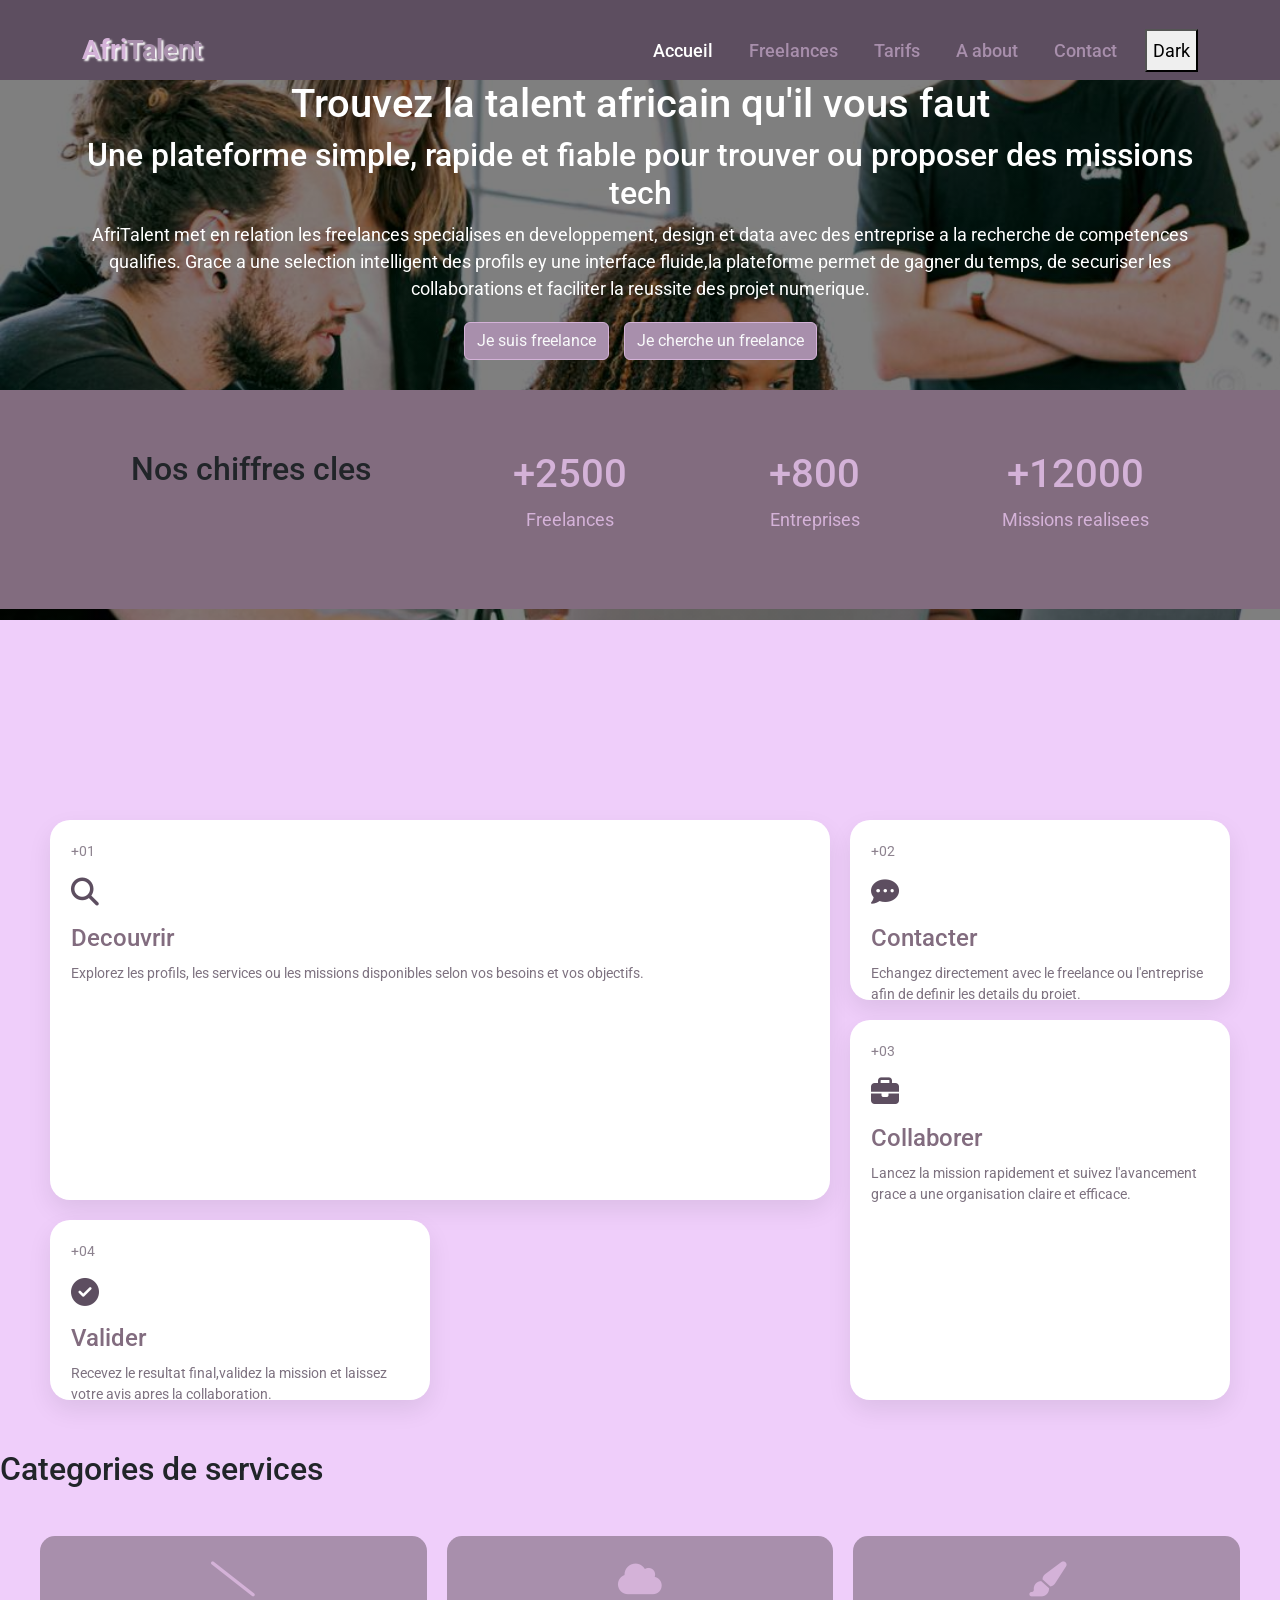
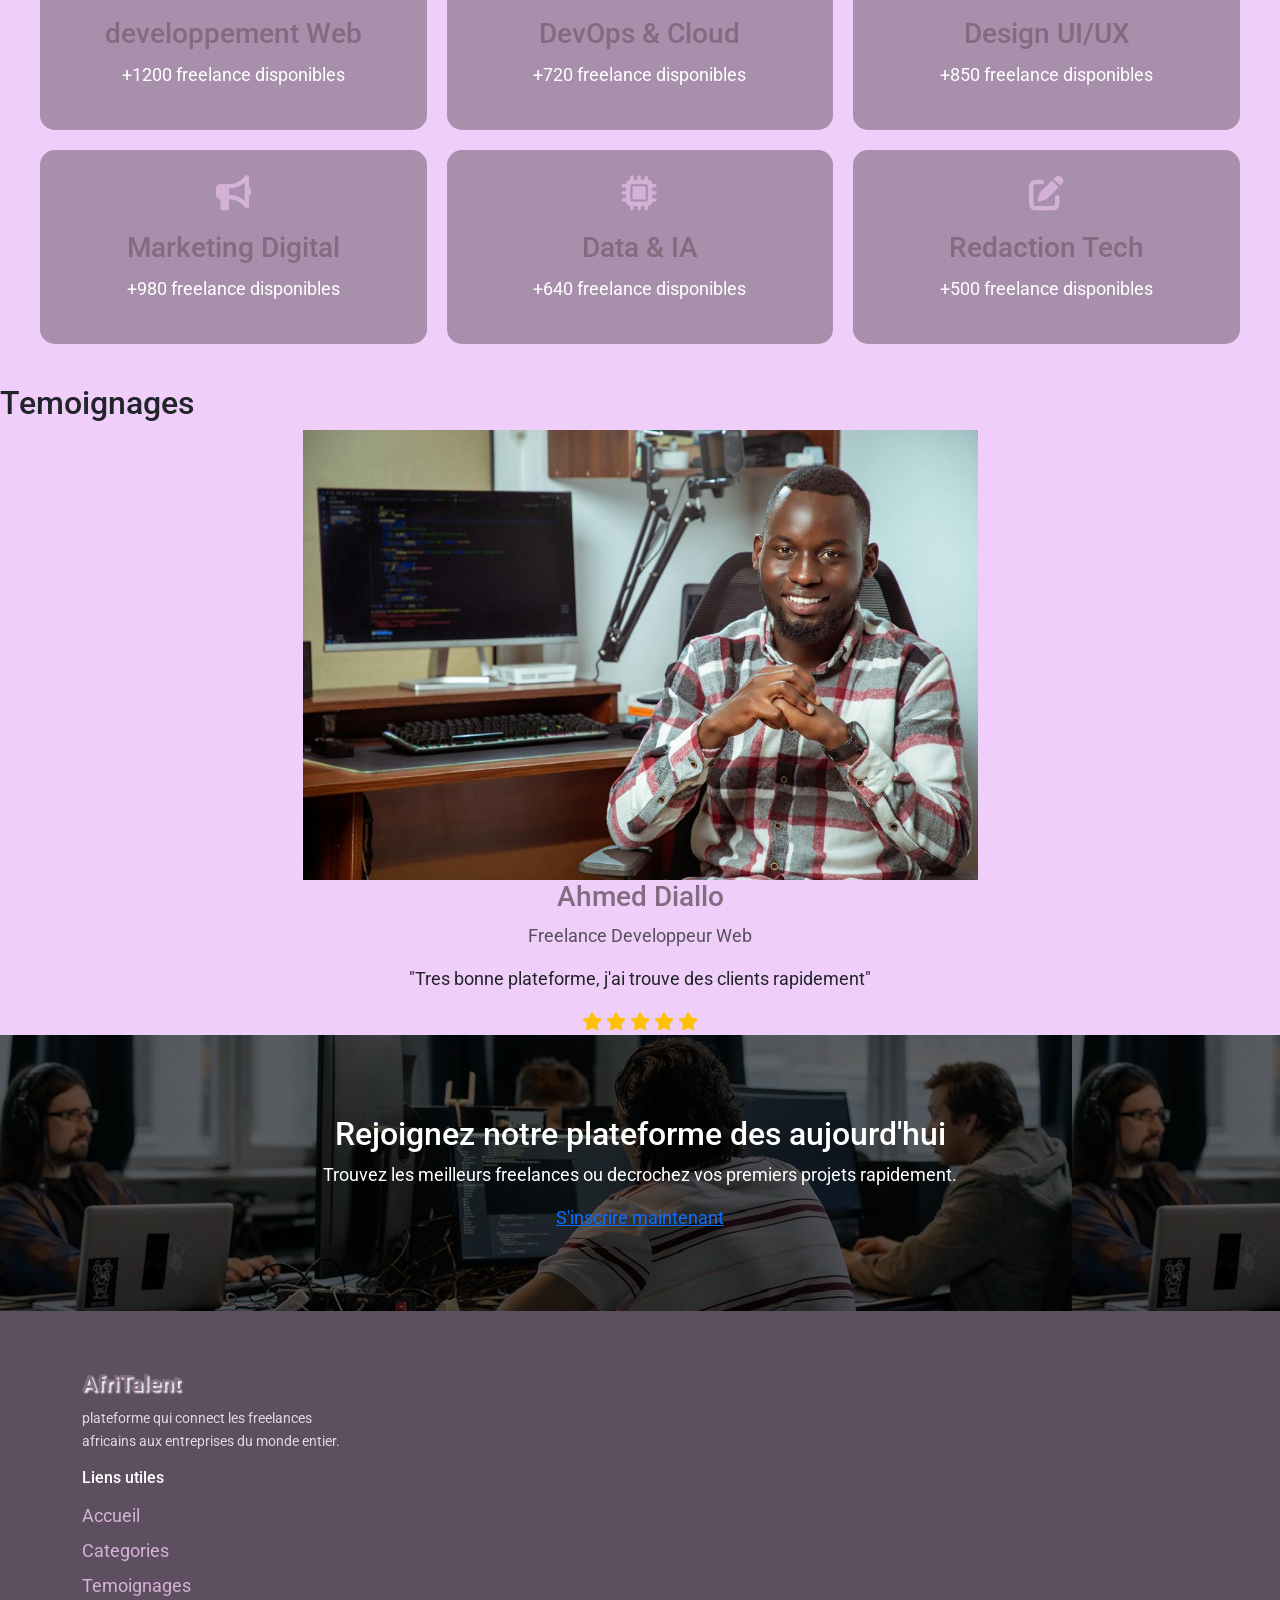
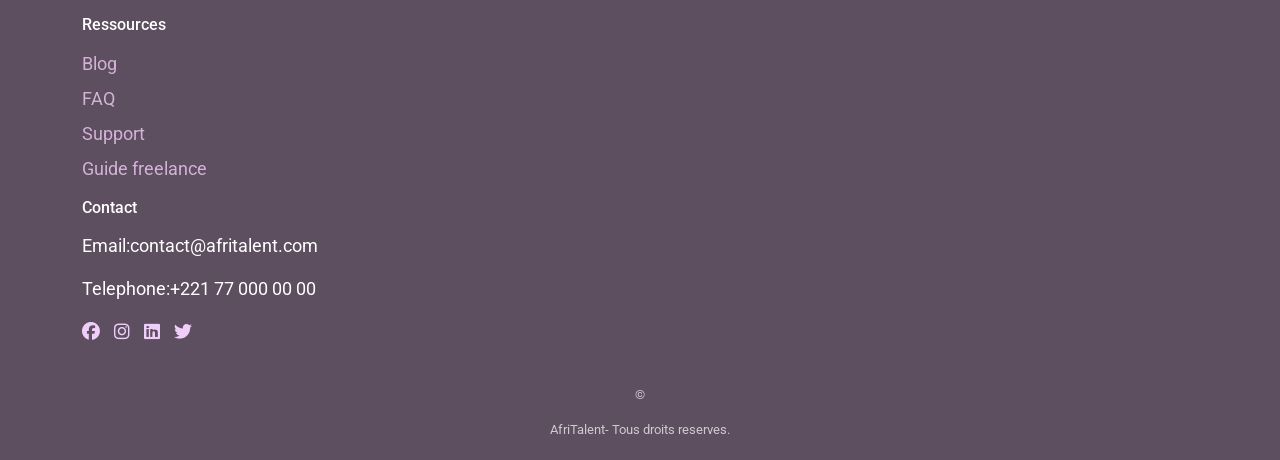
==== commit c6c42dee: "JS:dark mode avec localStorage, navbar dynamique au scroll" ====
--- a/index.html
+++ b/index.html
@@ -44,7 +44,7 @@
                     <li class="nav-item">
                         <a class="nav-link" href="contact.html">Contact</a>
                     </li>
-
+                    <button id="theme-toggle">Dark</button>
                 </ul>
             </div>
         </div>
@@ -99,6 +99,7 @@
                 <div class="number">02</div>
                 <div class="icon">
                     <i class="fa -solid fa-comment-dots"></i>
+                    
                 </div>
                 <h3>Contacter</h3>
                 <p>
@@ -282,6 +283,7 @@
     
         </div>
     </footer>
+    <button id="backToTop">Top</button>
 
      
 
--- a/css/style.css
+++ b/css/style.css
@@ -373,4 +373,57 @@
     border-collapse: collapse;
     border-radius: 10px;
     color: var(--primary-color);
+}
+/* Mobile First (par defaut <768px)*/
+body{
+    font-size: 14px;
+}
+/* Tablette */
+@media (min-width:768px) {
+    body{
+        font-size: 16px;
+    }
+    .container1 .container2 .container{
+        padding: 20px;
+    }
+}
+/* Desktop*/
+@media (min-width:1200px){
+    body{
+        font-size: 18px;
+    }
+    .container .container1 .container2{
+        max-width: 1100px;
+        margin: auto;
+    }
+}
+.dark{
+    background-color: black;
+    color: white;
+}
+.dark .navbar{
+    background-color: #111;
+}
+.navbar{
+    padding: 25px 0;
+    transition: 0.3s;
+}
+.navbar.scrolled{
+    background-color: black;
+    box-shadow: 0 2px 10px rgba(0,0,0,0.3) !important;
+    padding: 5px 0 !important ;
+    transition: 0.3s;
+}
+#theme-toglle{
+    border: none;
+    color: white;
+    background: transparent;
+    cursor: pointer;
+    font-size: 22px;
+    padding: 8px 12px;
+}
+#backToTop{
+    position: fixed;
+    bottom: 20px;
+    right: 20px;
 }
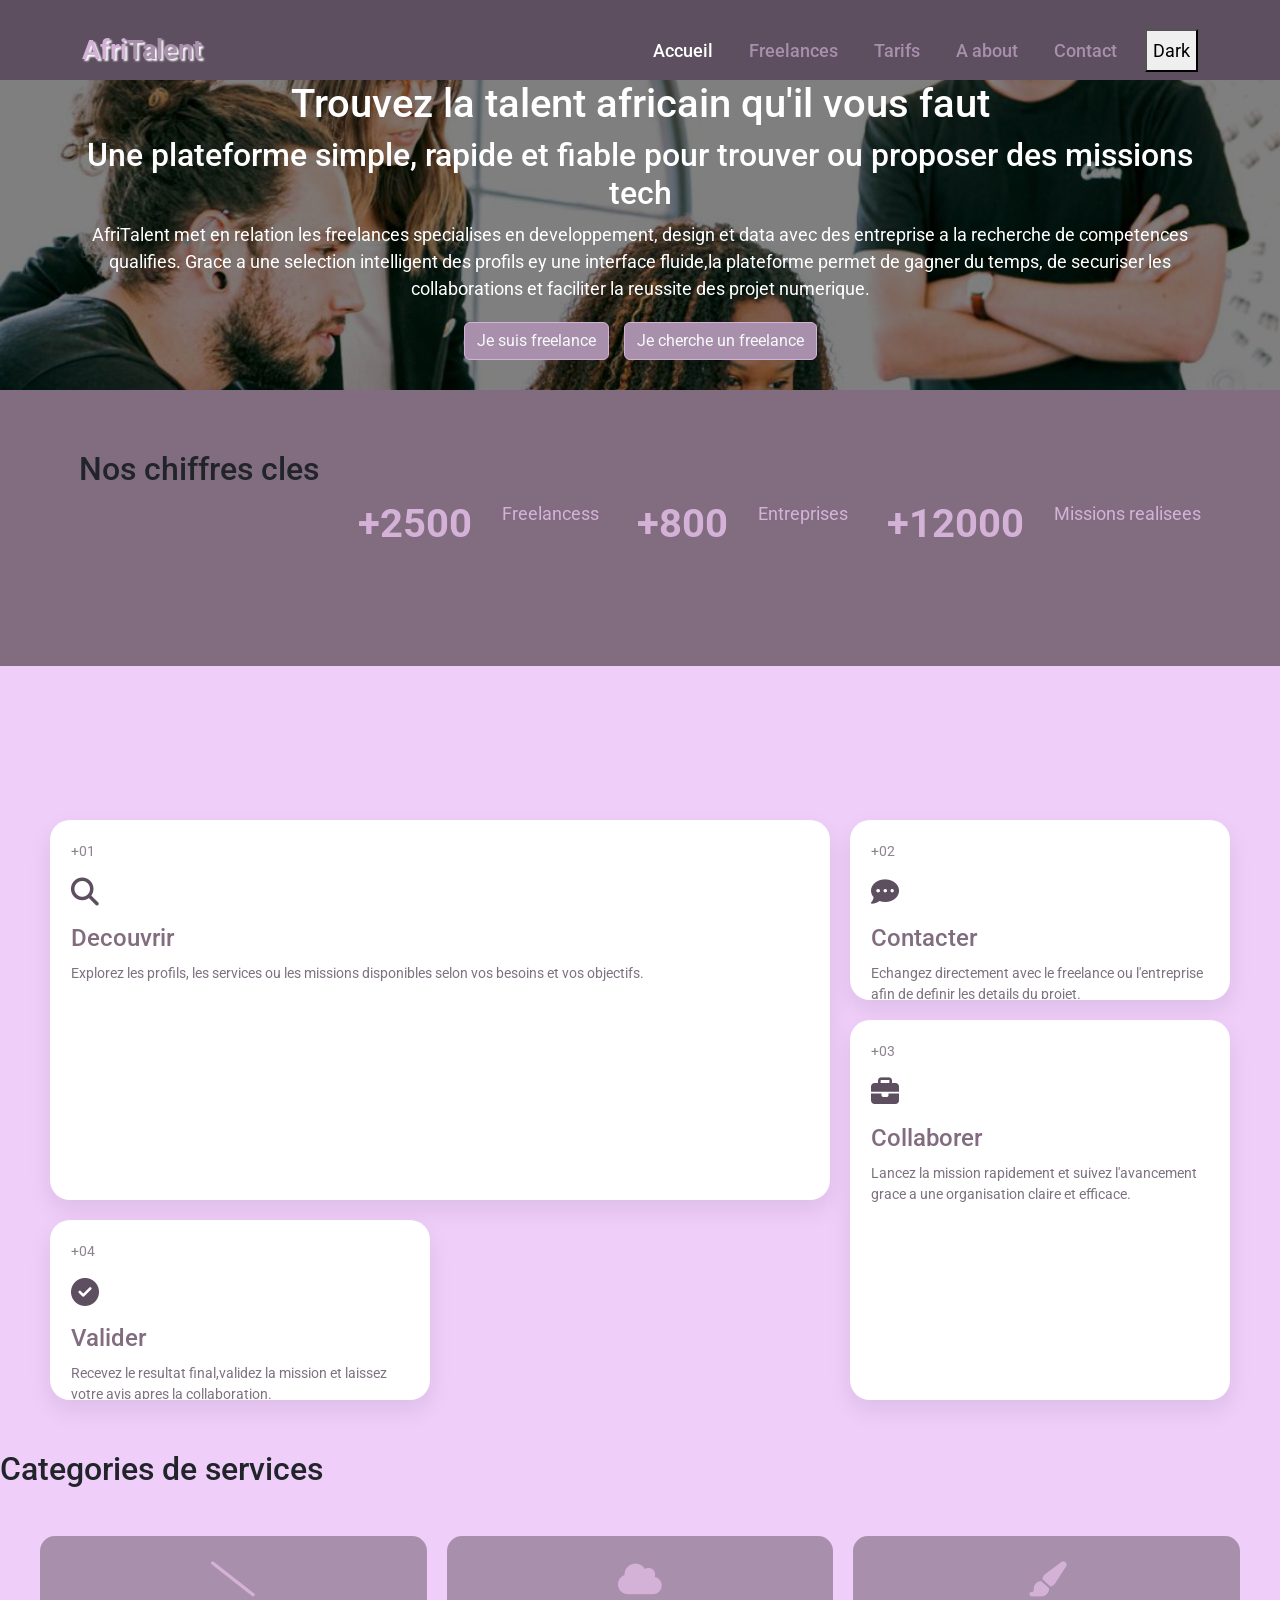
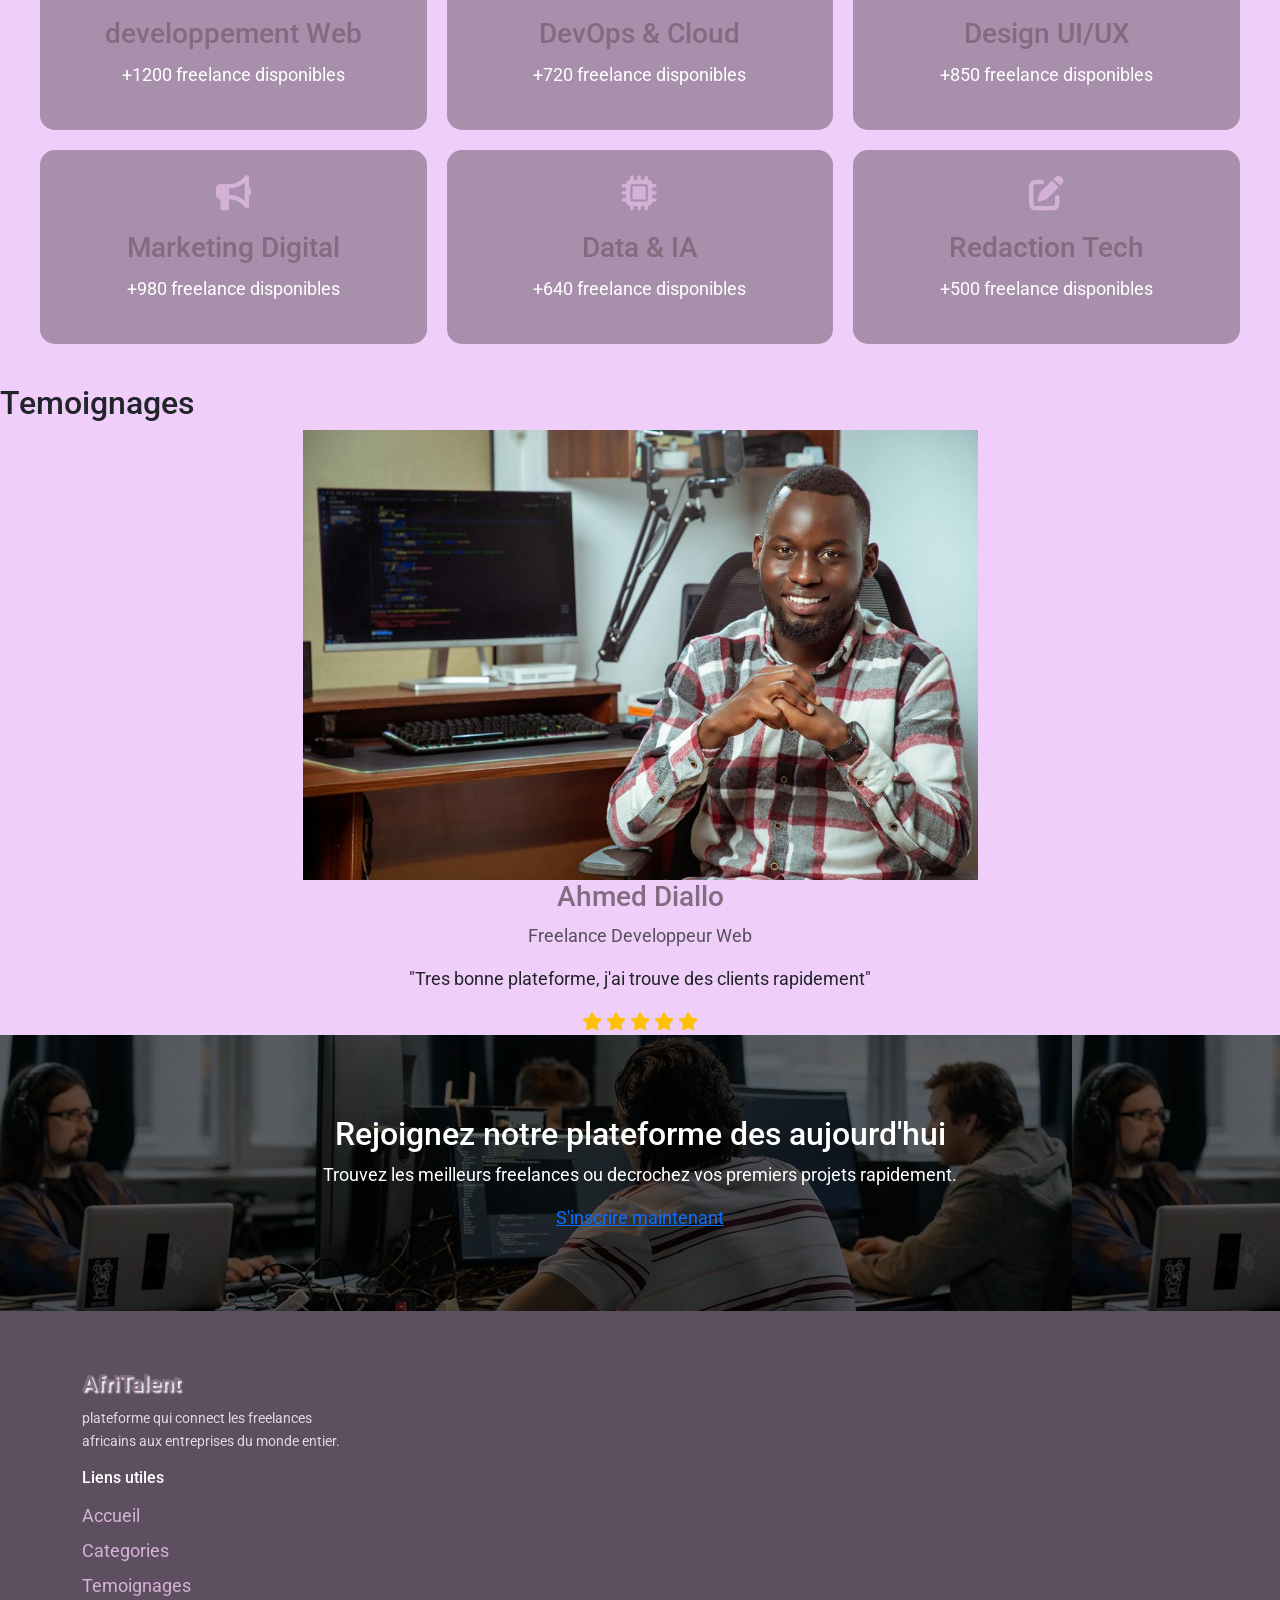
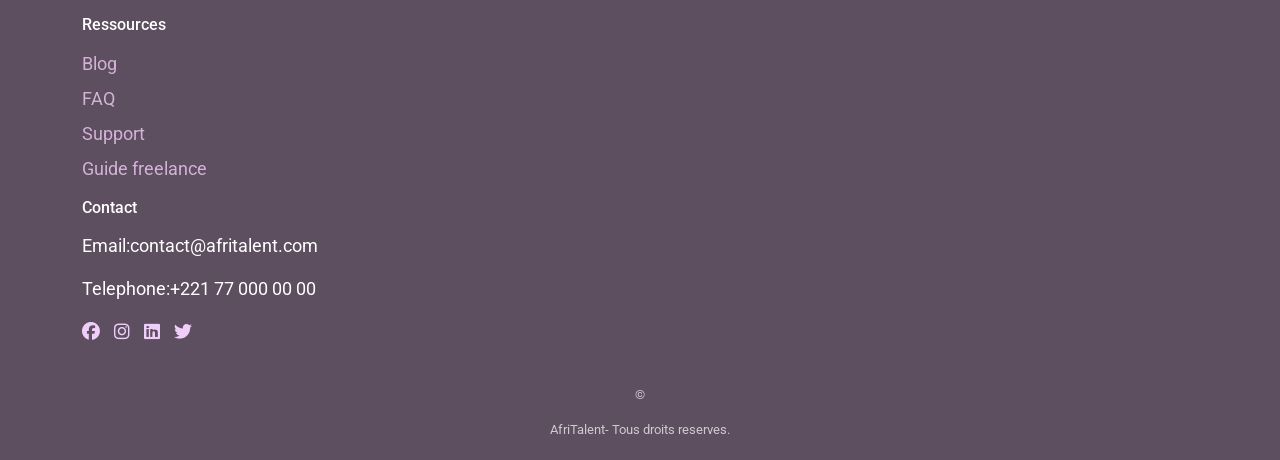
==== commit 0e05f30a: "JS : compteurs animes au scroll et animations fade-in des sections" ====
--- a/index.html
+++ b/index.html
@@ -52,7 +52,7 @@
     </header>
     <main>
      <!-- Section Hero-->
-     <section id="hero">
+     <section id="hero" class="section">
         <div class="container">
             <h1 id="hh">Trouvez la talent africain qu'il vous faut</h1>
             <h2 id="hh"> Une plateforme simple, rapide et fiable pour trouver ou proposer des missions tech </h2>
@@ -67,15 +67,15 @@
         <div class="chif">
             <h2>Nos chiffres cles</h2>
             <div class="box">
-                <h3 class="counter" data-target>+2500</h3>
-                <p>Freelances</p>
+                <h3 class="counter" data-target="2500">0</h3>
+                <p>Freelancess</p>
             </div>
             <div class="box">
-                <h3 class="counter" data-target>+800</h3>
+                <h3 class="counter" data-target="800">0</h3>
                 <p>Entreprises</p>
             </div>
             <div class="box">
-                <h3 class="counter" data-target>+12000</h3>
+                <h3 class="counter" data-target="12000">0</h3>
                 <p>Missions realisees</p>
             </div>
         </div>
--- a/css/style.css
+++ b/css/style.css
@@ -426,4 +426,29 @@
     position: fixed;
     bottom: 20px;
     right: 20px;
-}+}
+/* fade in */
+.section{
+    opacity: 0;
+    transform: translateY(30px);
+    transition: all 0.8s ease;
+}
+.section.show{
+    opacity: 1;
+    transform: translateY(0);
+}
+
+/* stats */
+.box {
+    display: flex;
+    gap: 30px;
+    justify-content: center;
+    margin: 50px 0;
+}
+.box {
+    text-align: center;
+}
+.counter{
+    font-size: 40px;
+    font-weight: bold;
+}
